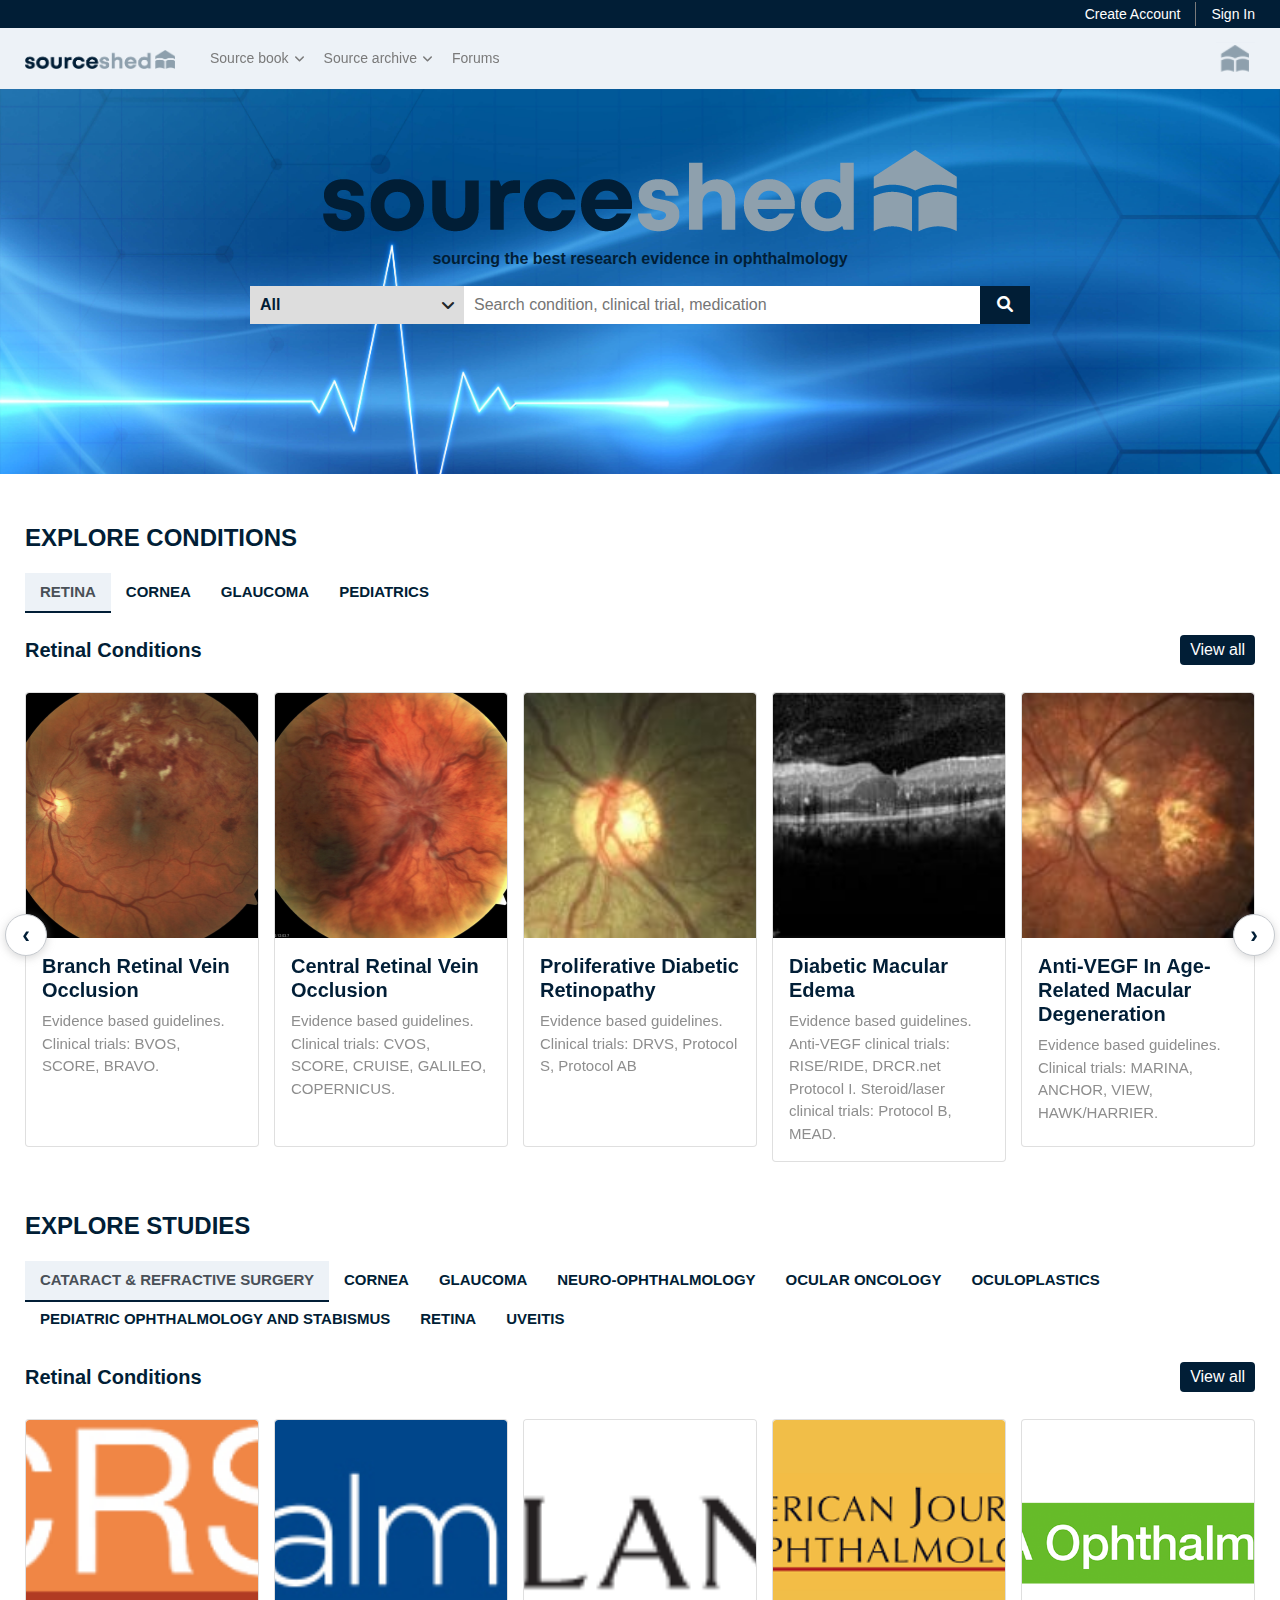
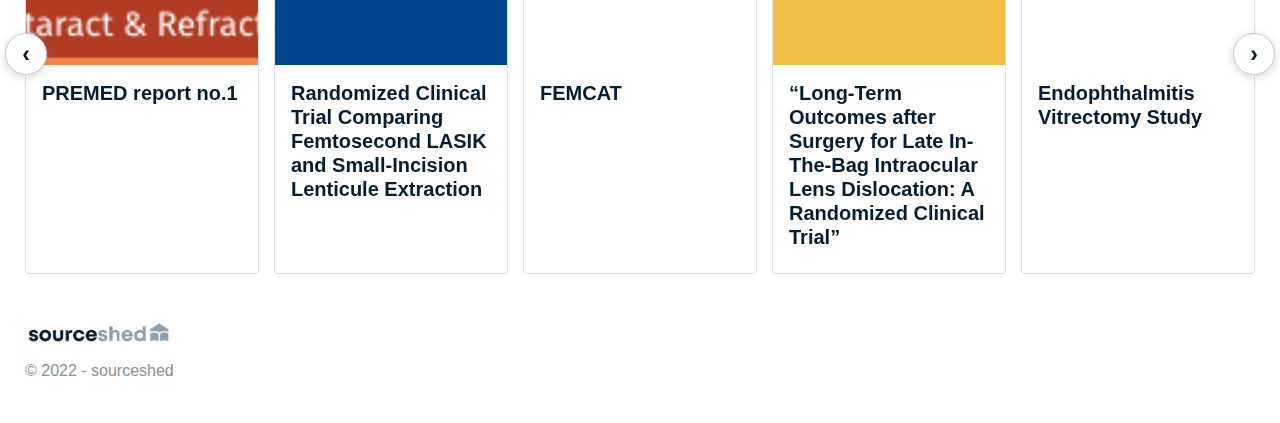
==== index.html @ ac79b12d "update home page" ====
<!doctype html>
<html class="no-js" lang="en">

<head>
    <meta charset="utf-8">
    <meta http-equiv="x-ua-compatible" content="ie=edge">
    <title>Sourceshed</title>
    <meta name="description" content="">
    <meta name="viewport" content="width=device-width, initial-scale=1">

    <!-- Place favicon.ico in the root directory -->
    <link rel="shortcut icon" type="image/x-icon" href="assets/img/favicon.ico.png">

    <!-- CSS here -->
    <link rel="stylesheet" href="./assets/css/fontawesome-v6.min.css">
    <link rel="stylesheet" href="./assets/css/bootstrap-v5.0.2.min.css">
    <link rel="stylesheet" href="./assets/css/owl.carousel-v2.3.4.min.css">
    <link rel="stylesheet" href="./assets/css/owl.theme.default-v2.3.4.min.css">
    <link rel="stylesheet" href="./assets/css/style.css">
</head>

<body>
    <!--[if lte IE 9]>
            <p class="browserupgrade">You are using an <strong>outdated</strong> browser. Please <a href="https://browsehappy.com/">upgrade your browser</a> to improve your experience and security.</p>
        <![endif]-->

    <!-- Add your site or application content here -->
    <!-- start haeder -->
    <header class="header">
        <div class="header-top dark-blue-bg">
            <div class="container">
                <div class="row">
                    <div class="col-md-12">
                        <ul class="header-auth d-flex justify-content-end">
                            <li>
                                <a href="#" class="account text-white">Create Account</a>
                            </li>
                            <li>
                                <a href="#" class="signin text-white">Sign In</a>
                            </li>
                        </ul>
                    </div>
                </div>
            </div>
        </div>
        <div class="header-nav light-gray-bg-4 py-md-0 py-2">
            <div class="container">
                <div class="header-nav__container d-flex flex-wrap align-items-center justify-content-between">
                    <div class="header-nav__bar d-md-none d-block">
                        <i class="fa-solid fa-bars-staggered text-light-gray"></i>
                    </div>
                    <div class="header-nav__logo">
                        <a href="#">
                            <img src="./assets/img/banner-logo.png" alt="Sourceshed Logo" class="img-fluid">
                        </a>
                    </div>
                    <div class="header-nav__menu d-md-block d-none">
                        <ul class="d-flex flex-wrap">
                            <li class="topmenu">
                                <a href="#">Source book</a>
                                <ul class="submenu">
                                    <li class="topsubmenu">
                                        <a href="#">Retina</a>
                                        <ul class="submenu">
                                            <li>
                                                <p>Retinal vascular diseases</p>
                                                <div class="disease">
                                                    <p>Retinal vein occlusions</p>
                                                    <a href="retina-brvo.html">Branch Retinal Vein Occlusion</a>
                                                    <a href="#">Central Retinal Vein Occlusion</a>
                                                </div>
                                                <div class="disease">
                                                    <p>Diabetic Retinopathy</p>
                                                    <a href="#">Diabetic Macular Edema</a>
                                                    <a href="#">Proliferative Diabetic Retinopathy</a>
                                                    <a href="#">Vitreous haemorrhage</a>
                                                    <a href="#">Cataract surgery</a>
                                                </div>
                                            </li>
                                            <li>
                                                <p>Choroidal vascular diseases</p>
                                                <div class="disease">
                                                    <p>Age-related Macular Degeneration</p>
                                                    <a href="#">Anti-VEGF treatment</a>
                                                    <a href="#">Photodynamic therapy </a>
                                                    <a href="#">Laser treatment </a>
                                                    <a href="#">Polypoidal Choroidal Vasculopathy</a>
                                                </div>
                                                <div class="disease">
                                                    <p><a href="#">Myopic Choroidal Neovascularization</a></p>
                                                    <p><a href="#">Central Serous Chorioretinopathy</a></p>
                                                </div>
                                            </li>
                                            <li>
                                                <p>Surgical retinal conditions</p>
                                                <div class="disease">
                                                    <p><a href="#">Macular Hole</a></p>
                                                </div>
                                            </li>
                                            <li>
                                                <p>Miscellaneous retinal conditions</p>
                                                <div class="disease">
                                                    <p><a href="#">Optic disc pit</a></p>
                                                </div>
                                            </li>
                                        </ul>
                                    </li>
                                    <li class="topsubmenu">
                                        <a href="#">Glaucoma</a>
                                        <ul class="submenu">
                                            <li>
                                                <p>Types of glaucomas</p>
                                                <div class="disease">
                                                    <p>Open Angle Glaucoma</p>
                                                    <a href="#">Primary Open Angle Glaucoma</a>
                                                    <a href="#">Ocular Hypertension</a>
                                                    <a href="#">Normal Tension Glaucoma</a>
                                                </div>
                                                <div class="disease">
                                                    <p><a href="#">Primary Angle closure and Primary Angle closure Glaucoma</a></p>
                                                </div>
                                                <div class="disease">
                                                    <p>Secondary Glaucomas</p>
                                                    <a href="#">Pseudoexfoliation Glaucoma</a>
                                                    <a href="#">Pigment dispersion syndrome and pigmentary glaucoma</a>
                                                    <a href="#">Neovascular glaucoma</a>
                                                    <a href="#">Uveitic glaucoma</a>
                                                    <div class="subdesease">
                                                        <p>Glaucoma associated with surgery</p>
                                                        <a href="#">Aqueous misdirection syndrome</a>
                                                    </div>
                                                </div>
                                            </li>
                                            <li>
                                                <p>Management of glaucoma</p>
                                                <div class="disease">
                                                    <p><a href="#">Medical treatment</a></p>
                                                    <div class="subdesease">
                                                        <a href="#">Netarsudil</a>
                                                        <a href="#">Netarsudil/latanoprost</a>
                                                        <a href="#">Latanoprost bunod</a>
                                                        <a href="#">Bimatoprost implant </a>
                                                    </div>
                                                </div>
                                                <div class="disease">
                                                    <p><a href="#">Laser treatment</a></p>
                                                    <div class="subdesease">
                                                        <a href="#">Selective laser trabeculoplasty</a>
                                                        <a href="#">Argon laser iridoplasty</a>
                                                    </div>
                                                </div>
                                                <div class="disease">
                                                    <p>Microinvasive Glaucoma Surgery</p>
                                                    <div class="subdesease">
                                                        <a href="#">iStent</a>
                                                        <a href="#">Hydrus</a>
                                                        <a href="#">XEN</a>
                                                        <a href="#">Preserflo</a>
                                                    </div>
                                                </div>
                                                <div class="disease">
                                                    <p><a href="#">Surgical treatment</a></p>
                                                    <div class="subdesease">
                                                        <p>Complications</p>
                                                        <a href="#">Bleb-associated infections</a>
                                                    </div>
                                                </div>
                                            </li>
                                        </ul>
                                    </li>
                                    <li class="topsubmenu">
                                        <a href="#">Cornea</a>
                                        <ul class="submenu">
                                            <li>
                                                <p>Corneal dystrophies and ectasia</p>
                                                <div class="disease">
                                                    <p><a href="#">Keratoconus</a></p>
                                                </div>
                                            </li>
                                            <li>
                                                <p>Corneal infections</p>
                                                <div class="disease">
                                                    <p><a href="#">Bacterial keratitis</a></p>
                                                    <p><a href="#">Fungal keratitis</a></p>
                                                    <p><a href="#">Herpes Simplex keratitis</a></p>
                                                    <p><a href="#">Herpes Zoster keratitis</a></p>
                                                </div>
                                            </li>
                                            <li>
                                                <p>Other Corneal disorders</p>
                                                <div class="disease">
                                                    <p><a href="#">Dry Eye Disease</a></p>
                                                    <p><a href="#">Neurotrophic Keratopathy</a></p>
                                                </div>
                                            </li>
                                            <li>
                                                <p>IConjunctival disorders</p>
                                                <div class="disease">
                                                    <p><a href="#">Pterygium</a></p>
                                                </div>
                                            </li>
                                        </ul>
                                    </li>
                                    <li class="topsubmenu">
                                        <a href="#">Pediatric and Strabismus</a>
                                        <ul class="submenu">
                                            <li>
                                                <div class="disease">
                                                    <p><a href="#">Amblyopia</a></p>
                                                    <p><a href="#">Congenital cataract</a></p>
                                                    <p><a href="#">Infantile Esotropia</a></p>
                                                </div>
                                            </li>
                                        </ul>
                                    </li>
                                </ul>
                            </li>
                            <li class="topmenu">
                                <a href="#">Source archive</a>
                                <ul class="submenu">
                                    <li><a href="#">Source archive central</a></li>
                                    <li><a href="#">Cataract and refractive surgery</a></li>
                                    <li><a href="#">Cornea</a></li>
                                    <li><a href="glaucoma-source-archive.html">Glaucoma</a></li>
                                    <li><a href="#">Neuro-ophthalmology</a></li>
                                    <li><a href="#">Ocular oncology</a></li>
                                    <li><a href="#">Oculoplastics</a></li>
                                    <li><a href="#">Pediatric ophthalmology and Stabismus</a></li>
                                    <li><a href="#">Retina</a></li>
                                    <li><a href="#">Uveitis</a></li>
                                </ul>
                            </li>
                            <li><a href="#">Forums</a></li>
                        </ul>
                    </div>
                    <div class="header-nav__brand-logo d-md-block d-none">
                        <img src="./assets/img/brand-logo.PNG" alt="Sourceshed Logo">
                    </div>
                </div>
            </div>
        </div>
        <!-- mobile menu -->
        <div class="drawer-nav bg-white">
            <div class="drawer-nav__logo d-flex justify-content-between">
                <a href="#" class="d-block">
                    <img src="./assets/img/drawer-meno-log.png" alt="Sourceshed" class="img-fluid">
                </a>
                <div class="menu-close">
                    <i class="fa-solid fa-xmark"></i>
                </div>
            </div>
            <div class="drawer-menu">
                <ul>
                    <li class="drawer-topmenu">
                        <a href="#">Source book</a>
                        <ul>
                            <li class="drawer-topmenu">
                                <a href="#">Retina</a>
                                <ul>
                                    <li>
                                        <p>Retinal vascular diseases</p>
                                        <div class="disease">
                                            <p>Retinal vein occlusions</p>
                                            <a href="retina-brvo.html">Branch Retinal Vein Occlusion</a>
                                            <a href="#">Central Retinal Vein Occlusion</a>
                                        </div>
                                        <div class="disease">
                                            <p>Diabetic Retinopathy</p>
                                            <a href="#">Diabetic Macular Edema</a>
                                            <a href="#">Proliferative Diabetic Retinopathy</a>
                                            <a href="#">Vitreous haemorrhage</a>
                                            <a href="#">Cataract surgery</a>
                                        </div>
                                    </li>
                                    <li>
                                        <p>Choroidal vascular diseases</p>
                                        <div class="disease">
                                            <p>Age-related Macular Degeneration</p>
                                            <a href="#">Anti-VEGF treatment</a>
                                            <a href="#">Photodynamic therapy </a>
                                            <a href="#">Laser treatment </a>
                                            <a href="#">Polypoidal Choroidal Vasculopathy</a>
                                        </div>
                                        <div class="disease">
                                            <p><a href="#">Myopic Choroidal Neovascularization</a></p>
                                            <p><a href="#">Central Serous Chorioretinopathy</a></p>
                                        </div>
                                    </li>
                                    <li>
                                        <p>Surgical retinal conditions</p>
                                        <div class="disease">
                                            <p><a href="#">Macular Hole</a></p>
                                        </div>
                                    </li>
                                    <li>
                                        <p>Miscellaneous retinal conditions</p>
                                        <div class="disease">
                                            <p><a href="#">Optic disc pit</a></p>
                                        </div>
                                    </li>
                                </ul>
                            </li>
                            <li class="drawer-topmenu">
                                <a href="#">Glucoma</a>
                                <ul>
                                    <li>
                                        <p>Types of glaucomas</p>
                                        <div class="disease">
                                            <p>Open Angle Glaucoma</p>
                                            <a href="#">Primary Open Angle Glaucoma</a>
                                            <a href="#">Ocular Hypertension</a>
                                            <a href="#">Normal Tension Glaucoma</a>
                                        </div>
                                        <div class="disease">
                                            <p><a href="#">Primary Angle closure and Primary Angle closure Glaucoma</a></p>
                                        </div>
                                        <div class="disease">
                                            <p>Secondary Glaucomas</p>
                                            <a href="#">Pseudoexfoliation Glaucoma</a>
                                            <a href="#">Pigment dispersion syndrome and pigmentary glaucoma</a>
                                            <a href="#">Neovascular glaucoma</a>
                                            <a href="#">Uveitic glaucoma</a>
                                            <div class="subdesease">
                                                <p>Glaucoma associated with surgery</p>
                                                <a href="#">Aqueous misdirection syndrome</a>
                                            </div>
                                        </div>
                                    </li>
                                    <li>
                                        <p>Management of glaucoma</p>
                                        <div class="disease">
                                            <p><a href="#">Medical treatment</a></p>
                                            <div class="subdesease">
                                                <a href="#">Netarsudil</a>
                                                <a href="#">Netarsudil/latanoprost</a>
                                                <a href="#">Latanoprost bunod</a>
                                                <a href="#">Bimatoprost implant </a>
                                            </div>
                                        </div>
                                        <div class="disease">
                                            <p><a href="#">Laser treatment</a></p>
                                            <div class="subdesease">
                                                <a href="#">Selective laser trabeculoplasty</a>
                                                <a href="#">Argon laser iridoplasty</a>
                                            </div>
                                        </div>
                                        <div class="disease">
                                            <p>Microinvasive Glaucoma Surgery</p>
                                            <div class="subdesease">
                                                <a href="#">iStent</a>
                                                <a href="#">Hydrus</a>
                                                <a href="#">XEN</a>
                                                <a href="#">Preserflo</a>
                                            </div>
                                        </div>
                                        <div class="disease">
                                            <p><a href="#">Surgical treatment</a></p>
                                            <div class="subdesease">
                                                <p>Complications</p>
                                                <a href="#">Bleb-associated infections</a>
                                            </div>
                                        </div>
                                    </li>
                                </ul>
                            </li>
                            <li class="drawer-topmenu">
                                <a href="#">Cornea</a>
                                <ul>
                                    <li>
                                        <p>Corneal dystrophies and ectasia</p>
                                        <div class="disease">
                                            <p><a href="#">Keratoconus</a></p>
                                        </div>
                                    </li>
                                    <li>
                                        <p>Corneal infections</p>
                                        <div class="disease">
                                            <p><a href="#">Bacterial keratitis</a></p>
                                            <p><a href="#">Fungal keratitis</a></p>
                                            <p><a href="#">Herpes Simplex keratitis</a></p>
                                            <p><a href="#">Herpes Zoster keratitis</a></p>
                                        </div>
                                    </li>
                                    <li>
                                        <p>Other Corneal disorders</p>
                                        <div class="disease">
                                            <p><a href="#">Dry Eye Disease</a></p>
                                            <p><a href="#">Neurotrophic Keratopathy</a></p>
                                        </div>
                                    </li>
                                    <li>
                                        <p>Conjunctival disorders</p>
                                        <div class="disease">
                                            <p><a href="#">Pterygium</a></p>
                                        </div>
                                    </li>
                                </ul>
                            </li>
                            <li class="drawer-topmenu">
                                <a href="#">Pediatric and Strabismus</a>
                                <ul>
                                    <li>
                                        <div class="disease">
                                            <p><a href="#">Amblyopia</a></p>
                                            <p><a href="#">Congenital cataract</a></p>
                                            <p><a href="#">Infantile Esotropia</a></p>
                                        </div>
                                    </li>
                                </ul>
                            </li>
                        </ul>
                    </li>
                    <li class="drawer-topmenu">
                        <a href="#">Source archive</a>
                        <ul>
                            <li><a href="#">Source archive central</a></li>
                            <li><a href="#">Cataract and refractive surgery</a></li>
                            <li><a href="#">Cornea</a></li>
                            <li><a href="#">Glaucoma</a></li>
                            <li><a href="#">Neuro-ophthalmology</a></li>
                            <li><a href="#">Ocular oncology</a></li>
                            <li><a href="#">Oculoplastics</a></li>
                            <li><a href="#">Pediatric ophthalmology and Stabismus</a></li>
                            <li><a href="#">Retina</a></li>
                            <li><a href="#">Uveitis</a></li>
                        </ul>
                    </li>
                    <li><a href="#">Forums</a></li>
                </ul>
            </div>
        </div>
    </header> <!-- end haeder -->
    <!-- start banner -->
    <section class="banner bg banner-bg">
        <div class="container">
            <div class="row">
                <div class="banner-box col-sm-12 text-center">
                    <div class="banner__logo">
                        <img src="./assets/img/banner-logo.png" alt="Sourceshed" class="img-fluid">
                        <p class="banner__tag text-dark-blue font-semi-bold">sourcing the best research evidence in ophthalmology</p>
                    </div>
                    <div class="banner__search">
                        <form action="" class="search-from d-flex justify-content-center">
                            <div class="select-arrow">
                                <select class="search-select">
                                    <option selected>All</option>
                                    <option value="Conditions (source book)">Conditions (source book)</option>
                                    <option value="Studies (source archive)">Studies (source archive)</option>
                                    <option value="Forum">Forum</option>
                                </select>
                            </div>
                            <input type="text" class="search-input" autocomplete="off" placeholder="Search condition, clinical trial, medication">
                            <button type="submit" class="search-submit dark-blue-bg text-white"><i class="fas fa-search"></i></button>
                        </form>
                    </div>
                </div>
            </div>
        </div>
    </section><!-- end banner -->
    <!-- start source book -->
    <section class="sourcebook">
        <div class="container">
            <div class="row">
                <div class="col-md-12">
                    <h1 class="section-title text-uppercase text-dark-blue font-bold text-xll">Explore Conditions</h1>
                </div>
            </div>
            <div class="row">
                <div class="col-md-12">
                    <div class="sourcebook-tab">
                        <nav>
                            <div class="nav nav-tabs border-0" id="nav-tab" role="tablist">
                              <button class="nav-link active text-uppercase text-dark-blue font-bold" id="retina-tab" data-bs-toggle="tab" data-bs-target="#retina" type="button" role="tab" aria-controls="retina" aria-selected="true">Retina</button>
                              <button class="nav-link text-uppercase text-dark-blue font-bold" id="cornea-tab" data-bs-toggle="tab" data-bs-target="#cornea" type="button" role="tab" aria-controls="cornea" aria-selected="false">Cornea</button>
                              <button class="nav-link text-uppercase text-dark-blue font-bold" id="glucoma-tab" data-bs-toggle="tab" data-bs-target="#glucoma" type="button" role="tab" aria-controls="glucoma" aria-selected="false">Glaucoma</button>
                              <button class="nav-link text-uppercase text-dark-blue font-bold" id="pediatric-tab" data-bs-toggle="tab" data-bs-target="#pediatric" type="button" role="tab" aria-controls="pediatric" aria-selected="false">Pediatrics</button>
                            </div>
                        </nav>
                        <div class="subtitle d-flex justify-content-between align-items-center mt-4">
                            <div class="subtitle-wrapper">
                                <h2 class="text-dark-blue text-xl mb-0 font-bold active" subtitle-labelledby="retina-tab">Retinal Conditions</h2>
                                <h2 class="text-dark-blue text-xl mb-0 font-bold" subtitle-labelledby="cornea-tab">Corneal and external eye diseases</h2>
                                <h2 class="text-dark-blue text-xl mb-0 font-bold" subtitle-labelledby="glucoma-tab">Glucomia</h2>
                                <h2 class="text-dark-blue text-xl mb-0 font-bold" subtitle-labelledby="pediatric-tab">Pediatric Ophthalmology and Strabismus</h2>
                            </div>
                            <a href="#" class="tab-viewall text-light-blue font-medium">View all</a>
                        </div>
                        <div class="tab-content" id="nav-tabContent">
                            <div class="tab-pane fade show active" id="retina" role="tabpanel" aria-labelledby="retina-tab">
                                <div class="sourcebook-active owl-carousel">
                                    <div class="sourcecard-wrapper">
                                            <div class="card sourcebook-card">
                                                <div class="card-img-box">
                                                    <img src="./assets//img/BRVO-1-1.jpg" class="card-img-top img-fluid" alt="BRVO">
                                                </div>
                                                <div class="card-body">
                                                  <h5 class="card-title text-dark-blue font-bold"><a href="#" class="d-block">Branch Retinal Vein Occlusion</a></h5>
                                                  <p class="card-text text-light-gray">Evidence based guidelines. Clinical trials: BVOS, SCORE, BRAVO.</p>
                                                </div>
                                            </div>
                                    </div>
                                    <div class="sourcecard-wrapper">
                                        <div class="card sourcebook-card">
                                            <div class="card-img-box">
                                                <img src="./assets//img/CRVO-1-1.jpg" class="card-img-top img-fluid" alt="CRVO">
                                            </div>
                                            <div class="card-body">
                                                <h5 class="card-title text-dark-blue font-bold">
                                                <a href="#" class="d-block">Central Retinal Vein Occlusion</a></h5>
                                                <p class="card-text text-light-gray">Evidence based guidelines. Clinical trials: CVOS, SCORE, CRUISE, GALILEO, COPERNICUS.</p>
                                            </div>
                                        </div>
                                    </div>
                                    <div class="sourcecard-wrapper">
                                            <div class="card sourcebook-card">
                                                <div class="card-img-box">
                                                    <img src="./assets//img/NVD-150x150.jpg" class="card-img-top img-fluid" alt="NVD">
                                                </div>
                                                <div class="card-body">
                                                  <h5 class="card-title text-dark-blue font-bold">
                                                    <a href="#" class="d-block">Proliferative Diabetic Retinopathy</a></h5>
                                                  <p class="card-text text-light-gray">Evidence based guidelines. Clinical trials: DRVS, Protocol S, Protocol AB</p>
                                                </div>
                                            </div>
                                    </div>
                                    <div class="sourcecard-wrapper">
                                            <div class="card sourcebook-card">
                                                <div class="card-img-box">
                                                    <img src="./assets//img/oct-of-DME-1-150x150.jpg" class="card-img-top img-fluid" alt="DME">
                                                </div>
                                                <div class="card-body">
                                                  <h5 class="card-title text-dark-blue font-bold">
                                                    <a href="#" class="d-block">Diabetic Macular Edema</a></h5>
                                                  <p class="card-text text-light-gray">Evidence based guidelines. Anti-VEGF clinical trials: RISE/RIDE, DRCR.net Protocol I. Steroid/laser clinical trials: Protocol B, MEAD.</p>
                                                </div>
                                            </div>
                                    </div>
                                    <div class="sourcecard-wrapper">
                                            <div class="card sourcebook-card">
                                                <div class="card-img-box">
                                                    <img src="./assets//img/GA-in-AMD-2-150x150.jpg" class="card-img-top img-fluid" alt="AMD">
                                                </div>
                                                <div class="card-body">
                                                  <h5 class="card-title text-dark-blue font-bold">
                                                    <a href="#" class="d-block">Anti-VEGF In Age-Related Macular Degeneration</a></h5>
                                                  <p class="card-text text-light-gray">Evidence based guidelines. Clinical trials: MARINA, ANCHOR, VIEW, HAWK/HARRIER.</p>
                                                </div>
                                            </div>
                                    </div>
                                    <div class="sourcecard-wrapper">
                                            <div class="card sourcebook-card">
                                                <div class="card-img-box">
                                                    <img src="./assets//img/CSCR-PED-on-OCT-150x150.jpg" class="card-img-top img-fluid" alt="CSCR">
                                                </div>
                                                <div class="card-body">
                                                  <h5 class="card-title text-dark-blue font-bold">
                                                    <a href="#" class="d-block">Central Serous Chorioretinopathy</a></h5>
                                                  <p class="card-text text-light-gray">Latest research evidence. Clinical trials: VICI, PLACE/REPLACE.</p>
                                                </div>
                                            </div>
                                    </div>
                                </div>
                            </div>
                            <div class="tab-pane fade" id="cornea" role="tabpanel" aria-labelledby="cornea-tab">
                                <div class="sourcebook-active owl-carousel">
                                    <div class="sourcecard-wrapper">
                                            <div class="card sourcebook-card">
                                                <div class="card-img-box">
                                                    <img src="./assets//img/dry-eye-fluorescein.png" class="card-img-top img-fluid" alt="dry-eye-fluorescein">
                                                </div>
                                                <div class="card-body">
                                                  <h5 class="card-title text-dark-blue font-bold">
                                                    <a href="#" class="d-block">Dry Eye Disease</a></h5>
                                                  <p class="card-text text-light-gray">Latest research evidence. Cyclosporine 0.05%, Lifetegrast 5%, Loteprednol Etabonate 0.25%. Clinical trials: DREAM, OPUS studies.</p>
                                                </div>
                                            </div>
                                    </div>
                                    <div class="sourcecard-wrapper">
                                            <div class="card sourcebook-card">
                                                <div class="card-img-box">
                                                    <img src="./assets//img/bacterial-keratitis.png" class="card-img-top img-fluid" alt="bacterial-keratitis">
                                                </div>
                                                <div class="card-body">
                                                  <h5 class="card-title text-dark-blue font-bold">
                                                    <a href="#" class="d-block">Bacterial Keratitis</a></h5>
                                                  <p class="card-text text-light-gray">Evidence based guidelines. Landmark clinical trial: SCUT</p>
                                                </div>
                                            </div>
                                    </div>
                                    <div class="sourcecard-wrapper">
                                            <div class="card sourcebook-card">
                                                <div class="card-img-box">
                                                    <img src="./assets//img/viral-keratitis-150x150.webp" class="card-img-top img-fluid" alt="viral-keratitis">
                                                </div>
                                                <div class="card-body">
                                                  <h5 class="card-title text-dark-blue font-bold">
                                                    <a href="#" class="d-block">Herpes Simplex Keratitis</a></h5>
                                                  <p class="card-text text-light-gray">Evidence based guidelines. Landmark clinical trials: HEDS I and HEDS II.</p>
                                                </div>
                                            </div>
                                    </div>
                                </div>
                            </div>
                            <div class="tab-pane fade" id="glucoma" role="tabpanel" aria-labelledby="glucoma-tab">
                                <div class="sourcebook-active owl-carousel">
                                    <div class="sourcecard-wrapper">
                                            <div class="card sourcebook-card">
                                                <div class="card-img-box">
                                                    <img src="./assets//img/HVF-glaucoma-defect-150x150.webp" class="card-img-top img-fluid" alt="HVF-glaucoma-defect">
                                                </div>
                                                <div class="card-body">
                                                <h5 class="card-title text-dark-blue font-bold">
                                                    <a href="#" class="d-block">Primary Open Angle Glaucoma</a></h5>
                                                <p class="card-text text-light-gray">Treatment modalities. Clinical trials: OHTS, EMGTS, CIGTS, AGIS.</p>
                                                </div>
                                            </div>
                                    </div>
                                    <div class="sourcecard-wrapper">
                                            <div class="card sourcebook-card">
                                                <div class="card-img-box">
                                                    <img src="./assets//img/Picture1-150x150.webp" class="card-img-top img-fluid" alt="Normal Tension Glaucoma">
                                                </div>
                                                <div class="card-body">
                                                <h5 class="card-title text-dark-blue font-bold">
                                                    <a href="#" class="d-block">Normal Tension Glaucoma</a></h5>
                                                <p class="card-text text-light-gray">Evidence based guidelines. Clinical trials: CNTGS, LGTS.</p>
                                                </div>
                                            </div>
                                    </div>
                                    <div class="sourcecard-wrapper">
                                            <div class="card sourcebook-card">
                                                <div class="card-img-box">
                                                    <img src="./assets//img/istent-150x150.webp" class="card-img-top img-fluid" alt="HVF-glaucoma-defect">
                                                </div>
                                                <div class="card-body">
                                                <h5 class="card-title text-dark-blue font-bold">
                                                    <a href="#" class="d-block">Microinvasive Glaucoma Surgery</a></h5>
                                                <p class="card-text text-light-gray">Latest research evidence. Hydrus, iStent, XEN, Preserflo. Clinical trials: COMPARE, HORIZON.</p>
                                                </div>
                                            </div>
                                    </div>
                                </div>
                            </div>
                            <div class="tab-pane fade" id="pediatric" role="tabpanel" aria-labelledby="pediatric-tab">
                                <div class="sourcebook-active owl-carousel">
                                    <div class="sourcecard-wrapper">
                                            <div class="card sourcebook-card">
                                                <div class="card-img-box">
                                                    <img src="./assets//img/pediatric-snellen-chart-2-150x150.webp" class="card-img-top img-fluid" alt="HVF-glaucoma-defect">
                                                </div>
                                                <div class="card-body">
                                                <h5 class="card-title text-dark-blue font-bold">
                                                    <a href="#" class="d-block">Amblyopia</a></h5>
                                                <p class="card-text text-light-gray">Evidence based guidelines in binocular treatment, amblyopia, patching. PEDIG studies.</p>
                                                </div>
                                            </div>
                                    </div>
                                    <div class="sourcecard-wrapper">
                                            <div class="card sourcebook-card">
                                                <div class="card-img-box">
                                                    <img src="./assets//img/congenital-cat-150x150.webp" class="card-img-top img-fluid" alt="Congenital Cataract">
                                                </div>
                                                <div class="card-body">
                                                <h5 class="card-title text-dark-blue font-bold">
                                                    <a href="#" class="d-block">Congenital Cataract</a></h5>
                                                <p class="card-text text-light-gray">Evidence based guidelines. Clinical trials: IATS, TAPS.</p>
                                                </div>
                                            </div>
                                    </div>
                                    <div class="sourcecard-wrapper">
                                            <div class="card sourcebook-card">
                                                <div class="card-img-box">
                                                    <img src="./assets//img/esotropia-kid-in-glasses-150x150.webp" class="card-img-top img-fluid" alt="Infantile Esotropia">
                                                </div>
                                                <div class="card-body">
                                                <h5 class="card-title text-dark-blue font-bold">
                                                    <a href="#" class="d-block">Infantile Esotropia</a></h5>
                                                <p class="card-text text-light-gray">Evidence based guidelines. Clinical trials: CEOS, ELISS.</p>
                                                </div>
                                            </div>
                                    </div>
                                </div>
                            </div>
                        </div>
                    </div>
                </div>
            </div>
        </div>
    </section><!-- end source book -->
    <!-- start source archive -->
    <section class="sourcebook py-0">
        <div class="container">
            <div class="row">
                <div class="col-md-12">
                    <h1 class="section-title text-uppercase text-dark-blue font-bold text-xll">Explore Studies</h1>
                </div>
            </div>
            <div class="row">
                <div class="col-md-12">
                    <div class="studies-tab">
                        <nav>
                            <div class="nav nav-tabs border-0" id="nav-tab" role="tablist">
                              <button class="nav-link active text-uppercase text-dark-blue font-bold" id="cataract-studies-tab" data-bs-toggle="tab" data-bs-target="#cataract-studies" type="button" role="tab" aria-controls="cataract-studies" aria-selected="true">Cataract & Refractive Surgery</button>
                              <button class="nav-link text-uppercase text-dark-blue font-bold" id="cornea-studies-tab" data-bs-toggle="tab" data-bs-target="#cornea-studies" type="button" role="tab" aria-controls="cornea-studies" aria-selected="false">Cornea</button>
                              <button class="nav-link text-uppercase text-dark-blue font-bold" id="glaucoma-studies-tab" data-bs-toggle="tab" data-bs-target="#glaucoma-studies" type="button" role="tab" aria-controls="glaucoma-studies" aria-selected="false">Glaucoma</button>
                              <button class="nav-link text-uppercase text-dark-blue font-bold" id="neuro-stdies-tab" data-bs-toggle="tab" data-bs-target="#neuro-stdies" type="button" role="tab" aria-controls="neuro-stdies" aria-selected="false">Neuro-ophthalmology</button>
                              <button class="nav-link text-uppercase text-dark-blue font-bold" id="oncology-studies-tab" data-bs-toggle="tab" data-bs-target="#oncology-studies" type="button" role="tab" aria-controls="oncology-studies" aria-selected="false">Ocular oncology</button>
                              <button class="nav-link text-uppercase text-dark-blue font-bold" id="ocp-studies-tab" data-bs-toggle="tab" data-bs-target="#ocp-studies" type="button" role="tab" aria-controls="ocp-studies" aria-selected="false">Oculoplastics</button>
                              <button class="nav-link text-uppercase text-dark-blue font-bold" id="pos-studies-tab" data-bs-toggle="tab" data-bs-target="#pos-studies" type="button" role="tab" aria-controls="pos-studies" aria-selected="false">Pediatric ophthalmology and Stabismus</button>
                              <button class="nav-link text-uppercase text-dark-blue font-bold" id="retina-studies-tab" data-bs-toggle="tab" data-bs-target="#retina-studies" type="button" role="tab" aria-controls="retina-studies" aria-selected="false">Retina</button>
                              <button class="nav-link text-uppercase text-dark-blue font-bold" id="uveitis-studies-tab" data-bs-toggle="tab" data-bs-target="#uveitis-studies" type="button" role="tab" aria-controls="uveitis-studies" aria-selected="false">Uveitis</button>
                            </div>
                        </nav>
                        <div class="subtitle d-flex justify-content-between align-items-center mt-4">
                            <div class="subtitle-wrapper">
                                <h2 class="text-dark-blue text-xl mb-0 font-bold active" subtitle-labelledby="retina-tab">Retinal Conditions</h2>
                            </div>
                            <a href="#" class="tab-viewall text-light-blue font-medium">View all</a>
                        </div>
                        <div class="tab-content" id="nav-tabContent">
                            <div class="tab-pane fade show active" id="cataract-studies" role="tabpanel" aria-labelledby="cataract-studies-tab">
                                <div class="studies-active owl-carousel">
                                    <div class="sourcecard-wrapper">
                                        <div class="card sourcebook-card">
                                            <div class="card-img-box">
                                                <img src="./assets/img/jcrs.png" class="card-img-top img-fluid" alt="">
                                            </div>
                                            <div class="card-body">
                                              <h5 class="card-title text-dark-blue font-bold"><a href="#" class="d-block">PREMED report no.1</a></h5>
                                            </div>
                                        </div>
                                    </div>
                                    <div class="sourcecard-wrapper">
                                        <div class="card sourcebook-card">
                                            <div class="card-img-box">
                                                <img src="./assets/img/ophthalmology logo.jpg" class="card-img-top img-fluid" alt="">
                                            </div>
                                            <div class="card-body">
                                              <h5 class="card-title text-dark-blue font-bold"><a href="#" class="d-block">Randomized Clinical Trial Comparing Femtosecond LASIK and Small-Incision Lenticule Extraction</a></h5>
                                            </div>
                                        </div>
                                    </div>
                                    <div class="sourcecard-wrapper">
                                        <div class="card sourcebook-card">
                                            <div class="card-img-box">
                                                <img src="./assets/img/lancet.png" class="card-img-top img-fluid" alt="">
                                            </div>
                                            <div class="card-body">
                                              <h5 class="card-title text-dark-blue font-bold"><a href="#" class="d-block">FEMCAT</a></h5>
                                            </div>
                                        </div>
                                    </div>
                                    <div class="sourcecard-wrapper">
                                        <div class="card sourcebook-card">
                                            <div class="card-img-box">
                                                <img src="./assets/img/AJO logo.png" class="card-img-top img-fluid" alt="">
                                            </div>
                                            <div class="card-body">
                                              <h5 class="card-title text-dark-blue font-bold"><a href="#" class="d-block">“Long-Term Outcomes after Surgery for Late In-The-Bag Intraocular Lens Dislocation: A Randomized Clinical Trial”</a></h5>
                                            </div>
                                        </div>
                                    </div>
                                    <div class="sourcecard-wrapper">
                                        <div class="card sourcebook-card">
                                            <div class="card-img-box">
                                                <img src="./assets/img/jama ophthalmology logo.png" class="card-img-top img-fluid" alt="">
                                            </div>
                                            <div class="card-body">
                                              <h5 class="card-title text-dark-blue font-bold"><a href="#" class="d-block">Endophthalmitis Vitrectomy Study</a></h5>
                                            </div>
                                        </div>
                                    </div>
                                    <div class="sourcecard-wrapper">
                                        <div class="card sourcebook-card">
                                            <div class="card-img-box">
                                                <img src="./assets/img/unsw.png" class="card-img-top img-fluid" alt="">
                                            </div>
                                            <div class="card-body">
                                              <h5 class="card-title text-dark-blue font-bold"><a href="#" class="d-block">European Society of Cataract & Refractive Surgeons (ESCRS) multicenter study</a></h5>
                                            </div>
                                        </div>
                                    </div>
                                </div>
                            </div>
                            <div class="tab-pane fade" id="cornea-studies" role="tabpanel" aria-labelledby="cornea-studies-tab">
                                <div class="studies-active owl-carousel">
                                    <div class="sourcecard-wrapper">
                                        <div class="card sourcebook-card">
                                            <div class="card-img-box">
                                                <img src="./assets/img/jcrs.png" class="card-img-top img-fluid" alt="">
                                            </div>
                                            <div class="card-body">
                                              <h5 class="card-title text-dark-blue font-bold"><a href="#" class="d-block">PREMED report no.1</a></h5>
                                            </div>
                                        </div>
                                    </div>
                                    <div class="sourcecard-wrapper">
                                        <div class="card sourcebook-card">
                                            <div class="card-img-box">
                                                <img src="./assets/img/ophthalmology logo.jpg" class="card-img-top img-fluid" alt="">
                                            </div>
                                            <div class="card-body">
                                              <h5 class="card-title text-dark-blue font-bold"><a href="#" class="d-block">Randomized Clinical Trial Comparing Femtosecond LASIK and Small-Incision Lenticule Extraction</a></h5>
                                            </div>
                                        </div>
                                    </div>
                                    <div class="sourcecard-wrapper">
                                        <div class="card sourcebook-card">
                                            <div class="card-img-box">
                                                <img src="./assets/img/lancet.png" class="card-img-top img-fluid" alt="">
                                            </div>
                                            <div class="card-body">
                                              <h5 class="card-title text-dark-blue font-bold"><a href="#" class="d-block">FEMCAT</a></h5>
                                            </div>
                                        </div>
                                    </div>
                                    <div class="sourcecard-wrapper">
                                        <div class="card sourcebook-card">
                                            <div class="card-img-box">
                                                <img src="./assets/img/AJO logo.png" class="card-img-top img-fluid" alt="">
                                            </div>
                                            <div class="card-body">
                                              <h5 class="card-title text-dark-blue font-bold"><a href="#" class="d-block">“Long-Term Outcomes after Surgery for Late In-The-Bag Intraocular Lens Dislocation: A Randomized Clinical Trial”</a></h5>
                                            </div>
                                        </div>
                                    </div>
                                    <div class="sourcecard-wrapper">
                                        <div class="card sourcebook-card">
                                            <div class="card-img-box">
                                                <img src="./assets/img/jama ophthalmology logo.png" class="card-img-top img-fluid" alt="">
                                            </div>
                                            <div class="card-body">
                                              <h5 class="card-title text-dark-blue font-bold"><a href="#" class="d-block">Endophthalmitis Vitrectomy Study</a></h5>
                                            </div>
                                        </div>
                                    </div>
                                    <div class="sourcecard-wrapper">
                                        <div class="card sourcebook-card">
                                            <div class="card-img-box">
                                                <img src="./assets/img/unsw.png" class="card-img-top img-fluid" alt="">
                                            </div>
                                            <div class="card-body">
                                              <h5 class="card-title text-dark-blue font-bold"><a href="#" class="d-block">European Society of Cataract & Refractive Surgeons (ESCRS) multicenter study</a></h5>
                                            </div>
                                        </div>
                                    </div>
                                </div>
                            </div>
                            <div class="tab-pane fade" id="glaucoma-studies" role="tabpanel" aria-labelledby="glaucoma-studies-tab">
                                <div class="studies-active owl-carousel">
                                    <div class="sourcecard-wrapper">
                                        <div class="card sourcebook-card">
                                            <div class="card-img-box">
                                                <img src="./assets/img/jcrs.png" class="card-img-top img-fluid" alt="">
                                            </div>
                                            <div class="card-body">
                                              <h5 class="card-title text-dark-blue font-bold"><a href="#" class="d-block">PREMED report no.1</a></h5>
                                            </div>
                                        </div>
                                    </div>
                                    <div class="sourcecard-wrapper">
                                        <div class="card sourcebook-card">
                                            <div class="card-img-box">
                                                <img src="./assets/img/ophthalmology logo.jpg" class="card-img-top img-fluid" alt="">
                                            </div>
                                            <div class="card-body">
                                              <h5 class="card-title text-dark-blue font-bold"><a href="#" class="d-block">Randomized Clinical Trial Comparing Femtosecond LASIK and Small-Incision Lenticule Extraction</a></h5>
                                            </div>
                                        </div>
                                    </div>
                                    <div class="sourcecard-wrapper">
                                        <div class="card sourcebook-card">
                                            <div class="card-img-box">
                                                <img src="./assets/img/lancet.png" class="card-img-top img-fluid" alt="">
                                            </div>
                                            <div class="card-body">
                                              <h5 class="card-title text-dark-blue font-bold"><a href="#" class="d-block">FEMCAT</a></h5>
                                            </div>
                                        </div>
                                    </div>
                                    <div class="sourcecard-wrapper">
                                        <div class="card sourcebook-card">
                                            <div class="card-img-box">
                                                <img src="./assets/img/AJO logo.png" class="card-img-top img-fluid" alt="">
                                            </div>
                                            <div class="card-body">
                                              <h5 class="card-title text-dark-blue font-bold"><a href="#" class="d-block">“Long-Term Outcomes after Surgery for Late In-The-Bag Intraocular Lens Dislocation: A Randomized Clinical Trial”</a></h5>
                                            </div>
                                        </div>
                                    </div>
                                    <div class="sourcecard-wrapper">
                                        <div class="card sourcebook-card">
                                            <div class="card-img-box">
                                                <img src="./assets/img/jama ophthalmology logo.png" class="card-img-top img-fluid" alt="">
                                            </div>
                                            <div class="card-body">
                                              <h5 class="card-title text-dark-blue font-bold"><a href="#" class="d-block">Endophthalmitis Vitrectomy Study</a></h5>
                                            </div>
                                        </div>
                                    </div>
                                    <div class="sourcecard-wrapper">
                                        <div class="card sourcebook-card">
                                            <div class="card-img-box">
                                                <img src="./assets/img/unsw.png" class="card-img-top img-fluid" alt="">
                                            </div>
                                            <div class="card-body">
                                              <h5 class="card-title text-dark-blue font-bold"><a href="#" class="d-block">European Society of Cataract & Refractive Surgeons (ESCRS) multicenter study</a></h5>
                                            </div>
                                        </div>
                                    </div>
                                </div>
                            </div>
                            <div class="tab-pane fade" id="neuro-studies" role="tabpanel" aria-labelledby="neuro-studies-tab">
                                <div class="studies-active owl-carousel">
                                    <div class="sourcecard-wrapper">
                                        <div class="card sourcebook-card">
                                            <div class="card-img-box">
                                                <img src="./assets/img/jcrs.png" class="card-img-top img-fluid" alt="">
                                            </div>
                                            <div class="card-body">
                                              <h5 class="card-title text-dark-blue font-bold"><a href="#" class="d-block">PREMED report no.1</a></h5>
                                            </div>
                                        </div>
                                    </div>
                                    <div class="sourcecard-wrapper">
                                        <div class="card sourcebook-card">
                                            <div class="card-img-box">
                                                <img src="./assets/img/ophthalmology logo.jpg" class="card-img-top img-fluid" alt="">
                                            </div>
                                            <div class="card-body">
                                              <h5 class="card-title text-dark-blue font-bold"><a href="#" class="d-block">Randomized Clinical Trial Comparing Femtosecond LASIK and Small-Incision Lenticule Extraction</a></h5>
                                            </div>
                                        </div>
                                    </div>
                                    <div class="sourcecard-wrapper">
                                        <div class="card sourcebook-card">
                                            <div class="card-img-box">
                                                <img src="./assets/img/lancet.png" class="card-img-top img-fluid" alt="">
                                            </div>
                                            <div class="card-body">
                                              <h5 class="card-title text-dark-blue font-bold"><a href="#" class="d-block">FEMCAT</a></h5>
                                            </div>
                                        </div>
                                    </div>
                                    <div class="sourcecard-wrapper">
                                        <div class="card sourcebook-card">
                                            <div class="card-img-box">
                                                <img src="./assets/img/AJO logo.png" class="card-img-top img-fluid" alt="">
                                            </div>
                                            <div class="card-body">
                                              <h5 class="card-title text-dark-blue font-bold"><a href="#" class="d-block">“Long-Term Outcomes after Surgery for Late In-The-Bag Intraocular Lens Dislocation: A Randomized Clinical Trial”</a></h5>
                                            </div>
                                        </div>
                                    </div>
                                    <div class="sourcecard-wrapper">
                                        <div class="card sourcebook-card">
                                            <div class="card-img-box">
                                                <img src="./assets/img/jama ophthalmology logo.png" class="card-img-top img-fluid" alt="">
                                            </div>
                                            <div class="card-body">
                                              <h5 class="card-title text-dark-blue font-bold"><a href="#" class="d-block">Endophthalmitis Vitrectomy Study</a></h5>
                                            </div>
                                        </div>
                                    </div>
                                    <div class="sourcecard-wrapper">
                                        <div class="card sourcebook-card">
                                            <div class="card-img-box">
                                                <img src="./assets/img/unsw.png" class="card-img-top img-fluid" alt="">
                                            </div>
                                            <div class="card-body">
                                              <h5 class="card-title text-dark-blue font-bold"><a href="#" class="d-block">European Society of Cataract & Refractive Surgeons (ESCRS) multicenter study</a></h5>
                                            </div>
                                        </div>
                                    </div>
                                </div>
                            </div>
                            <div class="tab-pane fade" id="oncology-studies" role="tabpanel" aria-labelledby="oncology-studies-tab">
                                <div class="studies-active owl-carousel">
                                    <div class="sourcecard-wrapper">
                                        <div class="card sourcebook-card">
                                            <div class="card-img-box">
                                                <img src="./assets/img/jcrs.png" class="card-img-top img-fluid" alt="">
                                            </div>
                                            <div class="card-body">
                                              <h5 class="card-title text-dark-blue font-bold"><a href="#" class="d-block">PREMED report no.1</a></h5>
                                            </div>
                                        </div>
                                    </div>
                                    <div class="sourcecard-wrapper">
                                        <div class="card sourcebook-card">
                                            <div class="card-img-box">
                                                <img src="./assets/img/ophthalmology logo.jpg" class="card-img-top img-fluid" alt="">
                                            </div>
                                            <div class="card-body">
                                              <h5 class="card-title text-dark-blue font-bold"><a href="#" class="d-block">Randomized Clinical Trial Comparing Femtosecond LASIK and Small-Incision Lenticule Extraction</a></h5>
                                            </div>
                                        </div>
                                    </div>
                                    <div class="sourcecard-wrapper">
                                        <div class="card sourcebook-card">
                                            <div class="card-img-box">
                                                <img src="./assets/img/lancet.png" class="card-img-top img-fluid" alt="">
                                            </div>
                                            <div class="card-body">
                                              <h5 class="card-title text-dark-blue font-bold"><a href="#" class="d-block">FEMCAT</a></h5>
                                            </div>
                                        </div>
                                    </div>
                                    <div class="sourcecard-wrapper">
                                        <div class="card sourcebook-card">
                                            <div class="card-img-box">
                                                <img src="./assets/img/AJO logo.png" class="card-img-top img-fluid" alt="">
                                            </div>
                                            <div class="card-body">
                                              <h5 class="card-title text-dark-blue font-bold"><a href="#" class="d-block">“Long-Term Outcomes after Surgery for Late In-The-Bag Intraocular Lens Dislocation: A Randomized Clinical Trial”</a></h5>
                                            </div>
                                        </div>
                                    </div>
                                    <div class="sourcecard-wrapper">
                                        <div class="card sourcebook-card">
                                            <div class="card-img-box">
                                                <img src="./assets/img/jama ophthalmology logo.png" class="card-img-top img-fluid" alt="">
                                            </div>
                                            <div class="card-body">
                                              <h5 class="card-title text-dark-blue font-bold"><a href="#" class="d-block">Endophthalmitis Vitrectomy Study</a></h5>
                                            </div>
                                        </div>
                                    </div>
                                    <div class="sourcecard-wrapper">
                                        <div class="card sourcebook-card">
                                            <div class="card-img-box">
                                                <img src="./assets/img/unsw.png" class="card-img-top img-fluid" alt="">
                                            </div>
                                            <div class="card-body">
                                              <h5 class="card-title text-dark-blue font-bold"><a href="#" class="d-block">European Society of Cataract & Refractive Surgeons (ESCRS) multicenter study</a></h5>
                                            </div>
                                        </div>
                                    </div>
                                </div>
                            </div>
                            <div class="tab-pane fade" id="ocp-studies" role="tabpanel" aria-labelledby="ocp-studies-tab">
                                <div class="studies-active owl-carousel">
                                    <div class="sourcecard-wrapper">
                                        <div class="card sourcebook-card">
                                            <div class="card-img-box">
                                                <img src="./assets/img/jcrs.png" class="card-img-top img-fluid" alt="">
                                            </div>
                                            <div class="card-body">
                                              <h5 class="card-title text-dark-blue font-bold"><a href="#" class="d-block">PREMED report no.1</a></h5>
                                            </div>
                                        </div>
                                    </div>
                                    <div class="sourcecard-wrapper">
                                        <div class="card sourcebook-card">
                                            <div class="card-img-box">
                                                <img src="./assets/img/ophthalmology logo.jpg" class="card-img-top img-fluid" alt="">
                                            </div>
                                            <div class="card-body">
                                              <h5 class="card-title text-dark-blue font-bold"><a href="#" class="d-block">Randomized Clinical Trial Comparing Femtosecond LASIK and Small-Incision Lenticule Extraction</a></h5>
                                            </div>
                                        </div>
                                    </div>
                                    <div class="sourcecard-wrapper">
                                        <div class="card sourcebook-card">
                                            <div class="card-img-box">
                                                <img src="./assets/img/lancet.png" class="card-img-top img-fluid" alt="">
                                            </div>
                                            <div class="card-body">
                                              <h5 class="card-title text-dark-blue font-bold"><a href="#" class="d-block">FEMCAT</a></h5>
                                            </div>
                                        </div>
                                    </div>
                                    <div class="sourcecard-wrapper">
                                        <div class="card sourcebook-card">
                                            <div class="card-img-box">
                                                <img src="./assets/img/AJO logo.png" class="card-img-top img-fluid" alt="">
                                            </div>
                                            <div class="card-body">
                                              <h5 class="card-title text-dark-blue font-bold"><a href="#" class="d-block">“Long-Term Outcomes after Surgery for Late In-The-Bag Intraocular Lens Dislocation: A Randomized Clinical Trial”</a></h5>
                                            </div>
                                        </div>
                                    </div>
                                    <div class="sourcecard-wrapper">
                                        <div class="card sourcebook-card">
                                            <div class="card-img-box">
                                                <img src="./assets/img/jama ophthalmology logo.png" class="card-img-top img-fluid" alt="">
                                            </div>
                                            <div class="card-body">
                                              <h5 class="card-title text-dark-blue font-bold"><a href="#" class="d-block">Endophthalmitis Vitrectomy Study</a></h5>
                                            </div>
                                        </div>
                                    </div>
                                    <div class="sourcecard-wrapper">
                                        <div class="card sourcebook-card">
                                            <div class="card-img-box">
                                                <img src="./assets/img/unsw.png" class="card-img-top img-fluid" alt="">
                                            </div>
                                            <div class="card-body">
                                              <h5 class="card-title text-dark-blue font-bold"><a href="#" class="d-block">European Society of Cataract & Refractive Surgeons (ESCRS) multicenter study</a></h5>
                                            </div>
                                        </div>
                                    </div>
                                </div>
                            </div>
                            <div class="tab-pane fade" id="pos-studies" role="tabpanel" aria-labelledby="pos-studies-tab">
                                <div class="studies-active owl-carousel">
                                    <div class="sourcecard-wrapper">
                                        <div class="card sourcebook-card">
                                            <div class="card-img-box">
                                                <img src="./assets/img/jcrs.png" class="card-img-top img-fluid" alt="">
                                            </div>
                                            <div class="card-body">
                                              <h5 class="card-title text-dark-blue font-bold"><a href="#" class="d-block">PREMED report no.1</a></h5>
                                            </div>
                                        </div>
                                    </div>
                                    <div class="sourcecard-wrapper">
                                        <div class="card sourcebook-card">
                                            <div class="card-img-box">
                                                <img src="./assets/img/ophthalmology logo.jpg" class="card-img-top img-fluid" alt="">
                                            </div>
                                            <div class="card-body">
                                              <h5 class="card-title text-dark-blue font-bold"><a href="#" class="d-block">Randomized Clinical Trial Comparing Femtosecond LASIK and Small-Incision Lenticule Extraction</a></h5>
                                            </div>
                                        </div>
                                    </div>
                                    <div class="sourcecard-wrapper">
                                        <div class="card sourcebook-card">
                                            <div class="card-img-box">
                                                <img src="./assets/img/lancet.png" class="card-img-top img-fluid" alt="">
                                            </div>
                                            <div class="card-body">
                                              <h5 class="card-title text-dark-blue font-bold"><a href="#" class="d-block">FEMCAT</a></h5>
                                            </div>
                                        </div>
                                    </div>
                                    <div class="sourcecard-wrapper">
                                        <div class="card sourcebook-card">
                                            <div class="card-img-box">
                                                <img src="./assets/img/AJO logo.png" class="card-img-top img-fluid" alt="">
                                            </div>
                                            <div class="card-body">
                                              <h5 class="card-title text-dark-blue font-bold"><a href="#" class="d-block">“Long-Term Outcomes after Surgery for Late In-The-Bag Intraocular Lens Dislocation: A Randomized Clinical Trial”</a></h5>
                                            </div>
                                        </div>
                                    </div>
                                    <div class="sourcecard-wrapper">
                                        <div class="card sourcebook-card">
                                            <div class="card-img-box">
                                                <img src="./assets/img/jama ophthalmology logo.png" class="card-img-top img-fluid" alt="">
                                            </div>
                                            <div class="card-body">
                                              <h5 class="card-title text-dark-blue font-bold"><a href="#" class="d-block">Endophthalmitis Vitrectomy Study</a></h5>
                                            </div>
                                        </div>
                                    </div>
                                    <div class="sourcecard-wrapper">
                                        <div class="card sourcebook-card">
                                            <div class="card-img-box">
                                                <img src="./assets/img/unsw.png" class="card-img-top img-fluid" alt="">
                                            </div>
                                            <div class="card-body">
                                              <h5 class="card-title text-dark-blue font-bold"><a href="#" class="d-block">European Society of Cataract & Refractive Surgeons (ESCRS) multicenter study</a></h5>
                                            </div>
                                        </div>
                                    </div>
                                </div>
                            </div>
                            <div class="tab-pane fade" id="retina-studies" role="tabpanel" aria-labelledby="retina-studies-tab">
                                <div class="studies-active owl-carousel">
                                    <div class="sourcecard-wrapper">
                                        <div class="card sourcebook-card">
                                            <div class="card-img-box">
                                                <img src="./assets/img/jcrs.png" class="card-img-top img-fluid" alt="">
                                            </div>
                                            <div class="card-body">
                                              <h5 class="card-title text-dark-blue font-bold"><a href="#" class="d-block">PREMED report no.1</a></h5>
                                            </div>
                                        </div>
                                    </div>
                                    <div class="sourcecard-wrapper">
                                        <div class="card sourcebook-card">
                                            <div class="card-img-box">
                                                <img src="./assets/img/ophthalmology logo.jpg" class="card-img-top img-fluid" alt="">
                                            </div>
                                            <div class="card-body">
                                              <h5 class="card-title text-dark-blue font-bold"><a href="#" class="d-block">Randomized Clinical Trial Comparing Femtosecond LASIK and Small-Incision Lenticule Extraction</a></h5>
                                            </div>
                                        </div>
                                    </div>
                                    <div class="sourcecard-wrapper">
                                        <div class="card sourcebook-card">
                                            <div class="card-img-box">
                                                <img src="./assets/img/lancet.png" class="card-img-top img-fluid" alt="">
                                            </div>
                                            <div class="card-body">
                                              <h5 class="card-title text-dark-blue font-bold"><a href="#" class="d-block">FEMCAT</a></h5>
                                            </div>
                                        </div>
                                    </div>
                                    <div class="sourcecard-wrapper">
                                        <div class="card sourcebook-card">
                                            <div class="card-img-box">
                                                <img src="./assets/img/AJO logo.png" class="card-img-top img-fluid" alt="">
                                            </div>
                                            <div class="card-body">
                                              <h5 class="card-title text-dark-blue font-bold"><a href="#" class="d-block">“Long-Term Outcomes after Surgery for Late In-The-Bag Intraocular Lens Dislocation: A Randomized Clinical Trial”</a></h5>
                                            </div>
                                        </div>
                                    </div>
                                    <div class="sourcecard-wrapper">
                                        <div class="card sourcebook-card">
                                            <div class="card-img-box">
                                                <img src="./assets/img/jama ophthalmology logo.png" class="card-img-top img-fluid" alt="">
                                            </div>
                                            <div class="card-body">
                                              <h5 class="card-title text-dark-blue font-bold"><a href="#" class="d-block">Endophthalmitis Vitrectomy Study</a></h5>
                                            </div>
                                        </div>
                                    </div>
                                    <div class="sourcecard-wrapper">
                                        <div class="card sourcebook-card">
                                            <div class="card-img-box">
                                                <img src="./assets/img/unsw.png" class="card-img-top img-fluid" alt="">
                                            </div>
                                            <div class="card-body">
                                              <h5 class="card-title text-dark-blue font-bold"><a href="#" class="d-block">European Society of Cataract & Refractive Surgeons (ESCRS) multicenter study</a></h5>
                                            </div>
                                        </div>
                                    </div>
                                </div>
                            </div>
                            <div class="tab-pane fade" id="uveitis-studies" role="tabpanel" aria-labelledby="uveitis-studies-tab">
                                <div class="studies-active owl-carousel">
                                    <div class="sourcecard-wrapper">
                                        <div class="card sourcebook-card">
                                            <div class="card-img-box">
                                                <img src="./assets/img/jcrs.png" class="card-img-top img-fluid" alt="">
                                            </div>
                                            <div class="card-body">
                                              <h5 class="card-title text-dark-blue font-bold"><a href="#" class="d-block">PREMED report no.1</a></h5>
                                            </div>
                                        </div>
                                    </div>
                                    <div class="sourcecard-wrapper">
                                        <div class="card sourcebook-card">
                                            <div class="card-img-box">
                                                <img src="./assets/img/ophthalmology logo.jpg" class="card-img-top img-fluid" alt="">
                                            </div>
                                            <div class="card-body">
                                              <h5 class="card-title text-dark-blue font-bold"><a href="#" class="d-block">Randomized Clinical Trial Comparing Femtosecond LASIK and Small-Incision Lenticule Extraction</a></h5>
                                            </div>
                                        </div>
                                    </div>
                                    <div class="sourcecard-wrapper">
                                        <div class="card sourcebook-card">
                                            <div class="card-img-box">
                                                <img src="./assets/img/lancet.png" class="card-img-top img-fluid" alt="">
                                            </div>
                                            <div class="card-body">
                                              <h5 class="card-title text-dark-blue font-bold"><a href="#" class="d-block">FEMCAT</a></h5>
                                            </div>
                                        </div>
                                    </div>
                                    <div class="sourcecard-wrapper">
                                        <div class="card sourcebook-card">
                                            <div class="card-img-box">
                                                <img src="./assets/img/AJO logo.png" class="card-img-top img-fluid" alt="">
                                            </div>
                                            <div class="card-body">
                                              <h5 class="card-title text-dark-blue font-bold"><a href="#" class="d-block">“Long-Term Outcomes after Surgery for Late In-The-Bag Intraocular Lens Dislocation: A Randomized Clinical Trial”</a></h5>
                                            </div>
                                        </div>
                                    </div>
                                    <div class="sourcecard-wrapper">
                                        <div class="card sourcebook-card">
                                            <div class="card-img-box">
                                                <img src="./assets/img/jama ophthalmology logo.png" class="card-img-top img-fluid" alt="">
                                            </div>
                                            <div class="card-body">
                                              <h5 class="card-title text-dark-blue font-bold"><a href="#" class="d-block">Endophthalmitis Vitrectomy Study</a></h5>
                                            </div>
                                        </div>
                                    </div>
                                    <div class="sourcecard-wrapper">
                                        <div class="card sourcebook-card">
                                            <div class="card-img-box">
                                                <img src="./assets/img/unsw.png" class="card-img-top img-fluid" alt="">
                                            </div>
                                            <div class="card-body">
                                              <h5 class="card-title text-dark-blue font-bold"><a href="#" class="d-block">European Society of Cataract & Refractive Surgeons (ESCRS) multicenter study</a></h5>
                                            </div>
                                        </div>
                                    </div>
                                </div>
                            </div>
                        </div>
                    </div>
                </div>
            </div>
        </div>
    </section><!-- end source archive -->
    <!-- start footer -->
    <section class="footer">
        <div class="container">
            <div class="row">
                <div class="col-md-12">
                    <div class="footer-inner d-flex flex-column justify-content-sm-start justify-content-center align-items-center align-items-sm-start">
                        <div class="footer-logo">
                            <a href="#">
                                <img src="./assets/img/logo.png" alt="Sourceshed" class="img-fluid">
                            </a>
                        </div>
                        <p class="copyright text-light-gray">&copy; 2022 - sourceshed</p>
                    </div>
                </div>
            </div>
        </div>
    </section><!-- end footer -->

    <!-- JS here -->
    <script src="./assets/js/jquery-v3.6.0.min.js"></script>
    <script src="./assets//js/popper-v2.9.2.min.js"></script>
    <script src="./assets//js/bootstrap-v5.0.2.min.js"></script>
    <script src="./assets/js/owl.carousel-v2.3.4.min.js"></script>
    <script src="./assets/js/main.js"></script>
</body>

</html>
---- assets/css/style.css ----
/* reset css */
* {
  margin: 0;
  padding: 0;
  box-sizing: border-box; 
}

.container {
    max-width: 1440px;
    padding-left: 25px;
    padding-right: 25px;
}
a{
    text-decoration: none;
    display: block;
}

p {
    margin: 0;
}

ul{
    margin: 0;
    padding: 0;
    list-style-type: none;
}

input, select,button:focus {
    outline: none;
    
}

/* google fonts */
@import url('https://fonts.googleapis.com/css2?family=Merriweather+Sans:ital,wght@0,300;0,400;0,500;0,700;1,400&display=swap');

/* Root variable */
:root {
	/* --ss-font-family: -apple-system, BlinkMacSystemFont, 'Segoe UI', 'Merriweather Sans', 'Helvetica Neue', Arial, 'Noto Sans', sans-serif, 'Apple Color Emoji', 'Segoe UI Emoji', 'Segoe UI Symbol', 'Noto Color Emoji'; */
    --ss-font-primary: 'Merriweather Sans', sans-serif;

    --ss-dark: #000000;
    --ss-white: #ffffff;
    --ss-light-gray: #8e8e8e;
    --ss-light-gray-2: #c5c9ce;
    --ss-light-gray-3: #ddd;
    --ss-light-gray-4: #EDF2F7;
    --ss-dark-gray: #7a7a7a;
    --ss-light-ash: #8EA0AD;
    --ss-light-ash-1: #CAD1DA;
    --ss-light-ash-2: #D1DBE9;

    --ss-dark-blue: #011E36;
    --ss-light-blue: #3366ff;
    --ss-light-blue-2: #66ADCC;
    --ss-light-blue-3: #d9edf7;

    --ss-green: #339966;
    --ss-brown: #993300;

    --ss-text-xss: 12px;
    --ss-text-xs: 14px;
    --ss-text-s: 16px;
    --ss-text-m: 18px;
    --ss-text-xl: 20px;
    --ss-text-xll: 24px;
    --ss-text-xlll: 34px

}

html, body{
    scroll-behavior: smooth !important;
    -webkit-font-smoothing: antialiased;
}

/*================ common-css =================*/
.section-title {
    margin-bottom: 20px;
}
.bg {
    background-size: cover;
    background-position: center;
    background-repeat: no-repeat;
}
/* -------- bg color -------- */
.dark-bg{
    background-color: var(--ss-dark);
}
.light-gray-bg{
    background-color: var(--ss-light-gray);
}
.light-gray-bg-4 {
    background-color: var(--ss-light-gray-4);
}
.dark-gray-bg{
    background-color: var(--ss-dark-gray);
}
.dark-blue-bg {
    background-color: var(--ss-dark-blue);
}
.light-blue-bg-3 {
    background-color: var(--ss-light-blue-3);
}
.light-ash-bg{
    background-color: var(--ss-light-ash)
}
.light-ash-bg-1{
    background-color: var(--ss-light-ash-1)
}
.light-ash-bg-2{
    background-color: var(--ss-light-ash-2)
}
/* -------- text color -------- */
.text-white{
    color: var(--ss-white);
}
.text-light-gray {
    color: var(--ss-light-gray);
}
.text-light-blue {
    color: var(--ss-light-blue);
}
.text-dark-blue {
    color: var(--ss-dark-blue);
}
.text-green {
    color: var(--ss-green);
}
.text-brown {
    color: var(--ss-brown);
}
/* ----------- text underline---- */
.text-underline {
    text-decoration: underline;
}
/* opacity */
.opacity-100{
    opacity: 0.1;
}
.opacity-200{
    opacity: 0.2;
}
.opacity-300{
    opacity: 0.3;
}
.opacity-400{
    opacity: 0.4;
}
.opacity-500{
    opacity: 0.5;
}
.opacity-600{
    opacity: 0.6;
}
.opacity-700{
    opacity: 0.7;
}
.opacity-800{
    opacity: 0.8;
}
.opacity-900{
    opacity: 0.9;
}
/* -------- font size */
.text-s {
    font-size: var(--ss-text-s);
}
.text-xs {
    font-size: var(--ss-text-xs);
}
.text-xss {
    font-size: var(--ss-text-xss);
}
.text-m {
    font-size: var(--ss-text-m);
}
.text-xl {
    font-size: var(--ss-text-xl);
}
.text-xll {
    font-size: var(--ss-text-xll);
}
.text-xlll {
    font-size: var(--ss-text-xlll);
}
/* .text-xl{
    font-size: var(--l-text-xl);
    line-height: 110%;
}
.text-s{
    font-size: var(--l-text-s);
    line-height: 24px;
}
.text-xs{
    font-size: var(--l-text-xs);
    line-height: 18px;
}
.text-xss{
    font-size: var(--l-text-xss);
    line-height: var(--l-text-s);
} */
/* --------- font weight */
.font-light{
    font-weight: 300;
}
.font-normal{
    font-weight: 400;
}
.font-medium{
    font-weight: 500;
}
.font-semi-bold{
    font-weight: 600;
}
.font-bold{
    font-weight: 700;
}
.font-extra-bold{
    font-weight: 900;
}
/* ----------- text indent */
.text-left {
    text-align: left;
}
.text-right {
    text-align: right;
}
/* -------- border -------- */
/* .border-dark-1{
    border: 1px solid var(--l-dark-5);
}
.border-dark-b1{
    border-bottom: 1px solid var(--l-dark-5);
}
.border-danger-1{
    border: 1px solid var(--l-danger-1);
} */
/* ---------- btn ---------- */
.btn-primary{
    background-color: var(--ss-dark-blue);
    padding: 8px 10px;
}
.btn-custom{
    border-radius: 100px;
    font-weight: 500;
    font-size: var(--ss-text-xs);
    line-height: 20px;
    color: #FFFFFF;
    padding: 10px 16px;
}
.btn-custom__red{
    background-color: var(--l-color-red);
}

body{
    font-family: var(--ss-font-primary);
    background-color: var(--ss-white);
    font-size: var(--ss-text-s);
    -webkit-font-smoothing: antialiased;
}

.inherit-hover:hover{
    color: inherit;
}
.light-hover:hover{
    color: #fff;
}
.no-transition{
    transition: unset;
}

/* ============ header css  =================================== */
/* sticky header */
.header {
    position: fixed;
    width: 100%;
    z-index: 999;
}
/* header top */
.header-top {
    padding: 2px 0;
}
.header-auth li {
    border-right: 1px solid var(--ss-dark-gray);
}
.header-auth li:last-child {
    border-right: none;
}
.header-auth li a {
    display: inline-block;
    font-size: var(--ss-text-xs);
}
.account {
    padding-right: 15px;
}
.signin {
    padding-left: 15px;
}

/* header nav */
.header-nav {
    /* padding: 10px 0; */
    box-shadow: 0 1px 0 0 rgb(139 141 157 / 5%), 0 0 1px 0 rgb(65 71 108 / 15%);
}
.header-nav__logo img {
    max-width: 150px;
}
.header-nav__menu{
    padding-left: 35px;
    flex: 1;
}
.header-nav__menu>ul>li {
    padding-right: 35px;
}
.header-nav__menu>ul>li>a {
    padding: 20px 0;
}
.header-nav__menu>ul>li:hover {
    cursor: pointer;
}
ul.submenu li:hover {
    cursor: auto;
}
.header-nav__menu>ul>li:hover > a {
    color: var(--ss-dark-blue);
}
.header-nav__menu li {
    position: relative;
}
.header-nav__menu ul li a {
    font-size: var(--ss-text-xs);
    font-weight: 400;
    color: var(--ss-dark-gray);
}
.header-nav__menu ul li a:hover{
    color: var(--ss-dark-blue);
}
/* dropdown menu*/
/* angledown icon */
.topmenu a,
.topsubmenu > a,
.drawer-topmenu{
    position: relative;
}
.topmenu > a:after,
.topsubmenu > a:after,
.drawer-topmenu:after{
    font-family: 'Font Awesome 6 Free';
    font-weight: 900;
    font-size: 12px;
    position: absolute;
    top: 50%;
    transform: translateY(-50%);
}
.topmenu > a:after {
    content: '\f107';
    right: -15px;
}

.drawer-topmenu:after {
    content: '\f105';
    color: var(--ss-light-gray);
    right: 0;
    top: 0;
    transform: inherit;
    transition: all 0.35s ease;
}
.drawer-topmenu.active:after {
    right: 0;
    top: 0;
    transform: rotate(90deg);
}
.topsubmenu > a:after {
    content: '\f105';
    right: 15px;
}
.topmenu ul {
    /* display: none; */
    visibility: hidden;
    opacity: 0;
    padding: 5px 0;
    position: absolute;
    min-width: 200px;
    /* border-radius: 5px; */
    background-color: var(--ss-white);
    /* box-shadow: 0px 0px 5px -1px var(--ss-light-gray); */
    z-index: 999;
    transition: all 0.35s ease;
}
.header-nav__menu .topmenu ul li a{
    display: block;
    padding: 5px 15px;
}
.header-nav__menu .topmenu ul li a:hover {
    background: #eee;
}
.header-nav__menu li>a:hover>{
    color: var(--ss-dark-blue);
}
.header-nav__menu li:hover > ul {
    /* display: block; */
    visibility: visible;
    opacity: 1;
}
.header-nav__menu ul.submenu {
    top: 100%;
    left: 0;
}
.header-nav__menu ul.submenu .submenu {
    top: 0;
    left: 100%;
    overflow-y: scroll;
    height: 300px;
    padding: 10px 15px;
}
/* Scrollbar css */
.submenu ::-webkit-scrollbar {
    width: 5px;
}
.submenu ::-webkit-scrollbar-track {
    background-color: transparent;
    -webkit-border-radius: 5px;
    border-radius: 5px;
}
.submenu ::-webkit-scrollbar-thumb {
    -webkit-border-radius: 5px;
    border-radius: 5px;
    background: var(--ss-light-gray-2); 
}
.submenu li > p {
    font-weight: 600;
}
.topsubmenu > ul.submenu {
    min-width: 278px;
}
.header-nav__menu p {
    margin: 0;
    font-size: var(--ss-text-xs);
    color: var(--ss-light-gray);
}
.header-nav__menu .disease,
.header-nav__menu .subdesease {
    padding-left: 20px;
}
.header-nav__menu .disease p a {
    /* padding: 0 !important; */
    margin-left: -15px;
}
.header-nav__menu .disease a {
    padding-left: 20px;
    /* color: var(--ss-light-blue);
    text-decoration: underline; */
}
.header-nav__menu .disease a:hover{
    /* color: var(--ss-light-blue); */
}
.header-nav__menu .disease > a {
    font-size: 13px !important;
}
.header-nav__brand-logo {
    flex: 0 0 auto;
}
/* mobile menu */
.header-nav__bar {
    cursor: pointer;
    font-size: 20px;
}
.drawer-nav {
    padding: 20px;
    height: 100vh;
    overflow-y: scroll;
    width: 270px;
    position: fixed;
    top: 0;
    transform: translateX(-270px);
    transition: all 0.35s ease;
}
.drawer-nav.active {
    transform: translateX(0px);
}
.drawer-nav__logo {
    padding-bottom: 15px;
    border-bottom: 1px solid #ddd;
    margin-bottom: 15px;
}
.drawer-nav__logo a {
    width: 176px;
}
.drawer-menu ul li a{
    font-size: var(--ss-text-xs);
    font-weight: 400;
    color: var(--ss-dark-gray);
    padding: 3px 0;
    display: block;
}
.drawer-menu ul li > a:hover {
    color: var(--ss-dark-blue);
}
.drawer-topmenu {
    position: relative;
}
.mobile-angle-down {
    position: absolute;
    right: 0;
    top: 0;
    font-size: 12px;
    color: var(--ss-light-gray);
    transition: all 0.35s ease;
}
.mobile-angle.active {
    transform: rotate(90deg);
}
.drawer-topmenu ul {
    display: none;
    padding-left: 20px;
}
.drawer-nav .disease {
    padding-left: 20px;
}
.drawer-nav .disease > a {
    padding-left: 20px;
}
.menu-close {
    width: 30px;
    display: flex;
    justify-content: center;
    align-items: center;
    background: var(--ss-light-gray-2);
    border-radius: 3px;
    cursor: pointer;
}
/* ============ banner css  =================================== */
.banner {
    padding: 150px 0;
}
.banner-bg {
    background-image: url(../img/banner.jpg);
}

/* banner logo */
.banner__tag {
    margin: 15px 0;
}
/* search box */
.banner__search {
    max-width: 780px;
    margin: 0 auto;
}
.search-from {
    display: flex;
}
.select-arrow {
    position: relative;
}
.select-arrow:after {
    content: '\f107';
    font-family: 'Font Awesome 5 Free';
    font-weight: 900;
    background: #ddd;
    padding-left: 4px;
    position: absolute;
    right: 10px;
    top: 50%;
    transform: translateY(-50%);
}
.search-from input,
.search-from select,
.search-from button {
    border: none;
    padding: 7px 10px;
}
.search-select {
    background-color: #ddd;
    color: var(--ss-dark-blue);
    font-weight: 600;
    appearance: none;
    -webkit-appearance: none;
}
.search-input {
    flex: 1;
}
.search-submit {
    flex: 0 0 auto;
    width: 50px;
}
@media (max-width: 425px) {
    .search-select {
        max-width: 5rem;
    }
    .search-input {
        max-width: 72%;
    }
}
@media (max-width: 375px) {
    .search-input {
        max-width: 61%;
    }
}
/* ============ sourcebook css  =================================== */
.sourcebook {
    padding: 50px 0;
}
/* sourcebook tab */
.sourcebook-tab .nav-link,
.studies-tab .nav-link {
    font-size: 15px;
    padding: 8px 15px;
    margin-bottom: 0px;
    border: none;
    border-radius: 0px;
    color: var(--ss-dark-blue);
    white-space: nowrap;
    transition: all 0.35s ease;
    position: relative;
}
.sourcebook-tab .nav-link::before, 
.studies-tab .nav-link::before {
    content: "";
    position: absolute;
    width: 100%;
    height: 2px;
    background: var(--ss-dark-blue);
    top: 100%;
    left: 0;
    -webkit-transform: scaleX();
    transform: scaleX(0);
    -webkit-transform-origin: 0 50%;
    transform-origin: 0 50%;
    transition: transform 0.2s ease;
}
.sourcebook-tab .nav-link.active::before,
.studies-tab .nav-link.active::before {
    content: "";
    position: absolute;
    width: 100%;
    height: 2px;
    background: var(--ss-dark-blue);
    top: 100%;
    left: 0;
    -webkit-transform: scaleX(1);
    transform: scaleX(1);
    -webkit-transform-origin: 100% 100%;
    transform-origin: 100% 100%;
}
/* .sourcebook-tab .nav-link:first-child:before{
    background: transparent;
} */
.sourcebook-tab .nav-link.active, 
.studies-tab .nav-link.active {
    background: var(--ss-light-gray-4);
}
.subtitle-wrapper h2 {
    display: none;
}
.subtitle-wrapper h2.active{
    display: block;
}
.tab-viewall {
    background: var(--ss-dark-blue);
    color: #fff;
    padding: 3px 10px;
    border-radius: 4px;
    text-align: center;
}
.tab-viewall:hover {
    color: #fff;
}

/* .sourcebook-tab .nav-link.active::before{
    right: 100%;
    visibility: visible;
    opacity: 1;
} */
/*
.sourcebook-tab .nav-link:hover {
    background-color: var(--ss-light-blue-2);
    color: var(--ss-white);
}
.sourcebook-tab .nav-link:hover::before{
    background: transparent;
} */
@media (max-width: 990px) {
    .sourcebook-tab .nav, 
    .studies-tab .nav {
        flex-wrap: nowrap;
        overflow: auto;
    }
}
/* sourcebook carousel */
.sourcebook-active,
.studies-active {
    padding: 20px 0 0;
}
.sourcecard-wrapper {
    padding: 7px 0 0;
    max-width: 266px;
    width: 100%;
    overflow: hidden;
}
.sourcebook-card {
    overflow: hidden;
}
.card-img-box {
    overflow: hidden;
    min-height: 245px;
    display: flex;
}
.studies-active .card-img-box {
    min-height: 245px;
}
.card-img-box img {
    object-fit: cover;
}
.sourcebook-card .card-title {
    /* min-height: 72px; */
    /* font-size: 1rem !important; */
    max-height: 73.22px;
}
.sourcebook-card .card-title a {
    color: var(--ss-dark-blue);
}
.sourcebook-card .card-title a:hover {
    color: var(--ss-dark-blue);
}
.sourcebook-card .card-text {
    /* min-height: 144px; */
    min-height: 96px;
    font-size: 15px;
}
.sourcecard-wrapper {
    cursor: pointer;
    transition: all 0.45s ease;
}
.sourcecard-wrapper:hover {
    /* transform: translateY(-7px); */
    margin-top: -7px;
    transition: all 0.45s ease;
}
/* .sourcecard-wrapper img {
    overflow: hidden;
    object-fit: cover;
    transition: all 0.35s ease;
} */
.sourcecard-wrapper:hover img {
    transform: scale(1.03);
    transition: all 0.45s ease;
}
.sourcecard-wrapper:hover .card-body {
    /* transform: translateY(7px); */
    /* transition: all 0.35s ease; */
}
.sourcebook-card .card-body {
    min-height: 208px;
}
/* sourcebook carosel btn */
.sourcebook-active .owl-nav,
.studies-active .owl-nav {
    display: block !important;
    position: absolute;
    top: 50%;
    transform: translateY(-50%);
    width: 100%;
    z-index: 9999;
}
.sourcebook-active .owl-nav button,
.studies-active .owl-nav button {
    /* border: 2px solid var(--ss-light-ash) !important; */
    /* border: 0.0625rem solid #d8d9db !important; */
    border: 0.0625rem solid var(--ss-light-gray-2) !important;
    width: 42px;
    height: 42px;
    border-radius: 50%;
    background: var(--ss-white) !important;
    display: inline-flex;
    justify-content: center;
    align-items: center;
    box-shadow: 0 0.125rem 0.5rem hsl(0deg 0% 60% / 40%);
}
.sourcebook-active .owl-nav button:hover,
.studies-active .owl-nav button:hover {
    border-color: var(--ss-dark-blue) !important;
}
.sourcebook-active .owl-nav button span,
.studies-active .owl-nav button span {
    color: var(--ss-dark-blue);
    font-size: 23px;
    vertical-align: middle;
    font-weight: 600;
}
.sourcebook-active .owl-nav .owl-prev,
.studies-active .owl-nav .owl-prev {
    left: -20px;
    position: absolute;
}
.sourcebook-active .owl-nav .owl-next,
.studies-active .owl-nav .owl-next {
    right: -20px;
    position: absolute;
}
@media (max-width: 600px) {
    .subtitle-wrapper h2 {
        font-size: 18px;
    }
    .tab-viewall {
        font-size: 14px;
        width: 90px;
    }
    .sourcecard-wrapper {
        max-width: 100%;
    }
    .sourcebook-active .owl-nav,
    .studies-active .owl-nav {
        position: inherit;
        transform: none;
        display: flex !important;
        justify-content: center;
        align-items: center;
        margin-top: 30px;
    }
    .sourcebook-active .owl-nav button,
    .studies-active .owl-nav button {
        margin: 0 5px;
        width: 35px;
        height: 35px;
    }
    .sourcebook-active .owl-nav .owl-prev,
    .sourcebook-active .owl-nav .owl-next,
    .studies-active .owl-nav .owl-prev,
    .studies-active .owl-nav .owl-next {
        position: inherit;
    }
    .sourcebook-active .owl-nav .owl-prev,
    .studies-active .owl-nav .owl-prev {
        left: auto;
    }
    .sourcebook-active .owl-nav .owl-next,
    .studies-active .owl-nav .owl-next {
        right: auto;
    }
}
/* ============ sourcebook inner page css  =================================== */
/* main doc */
.doc-main {
    width: calc(100% - 280px);
    flex: 0 0 calc(100% - 280px);
    max-width: 100%;
}
.doc-main-left {
    width: 100%;
    max-width: 23%;
    flex: 0 0 23%;
}
.doc-main-tab {
    position: sticky;
    top: 90px;
}
.doc-index ul li {
    padding: 9px 7px;
    border-bottom: 1px solid var(--ss-light-gray-3);
    cursor: pointer;
    position: relative;
}
.doc-index ul li a,
.doc-sidebar-list-item a {
    font-size: 15px;
}
.doc-index ul li a:hover {
    color: var(--ss-dark-blue);
}
/* .doc-index ul li.active a {
    color: var(--ss-dark-blue);
} */
.doc-index ul li.active > a {
    color: var(--ss-dark-blue);
}
.doc-dropdown ul {
    display: none;
}
.doc-dropdown ul.active {
    display: block;
}
.doc-dropdown ul li {
    border-bottom: none;
    padding: 2px 0px 2px 7px;
}
/* .doc-dropdown ul li:nth-child(1) {
    padding-left: 7px;
} */
.doc-dropdown ul li:nth-child(2),
.doc-dropdown ul li:nth-child(14),
.doc-dropdown ul li:nth-child(4),
.doc-dropdown ul li:nth-child(9),
.doc-dropdown ul li:nth-child(11) {
    padding-left: 14px;
}
.doc-dropdown ul li:nth-child(5),
.doc-dropdown ul li:nth-child(8),
.doc-dropdown ul li:nth-child(10),
.doc-dropdown ul li:nth-child(12){
    padding-left: 21px;
}
.doc-dropdown ul li:nth-child(6),
.doc-dropdown ul li:nth-child(7) {
    padding-left: 28px;
}
.doc-dropdown ul li a {
    font-size: var(--ss-text-xs);
}
/**
* active class added by js
*/

/* .doc-dropdown ul li:last-child {
    border-bottom: none;
} */
/* .doc-dropdown ul li {
    padding-left: 0px;
    padding-right: 0px;
}
.doc-dropdown ul li a:nth-child(2) {
    padding-left: 8px;
}
.doc-dropdown ul li a:nth-child(3) {
    padding-left: 16px;
} */
.doc-index-item:hover {
    color: var(--ss-dark-blue);
}
/* 
* uses for sticky header 
*/
.doc-scrollspy > div {
    position: relative;
}
/* .doc-scrollspy > div:before {
    content: '';
    display: block;
    height: 100px;
    margin-top: -100px;
    visibility: hidden;
} */
.doc-main-content {
    width: 100%;
    max-width: 77%;
    flex: 0 0 77%;
}
.doc-widget-col {
    padding: 10px;
}
.doc-widget-col-1 {
    flex: 0 0 20%;
    max-width: 20%;
}
/* .doc-widget-col-1 strong {
    color: #339966;
} */
.doc-widget-col-2 {
    flex: 1;
    border-left: 2px solid var(--ss-light-gray-3);
    border-right: 2px solid var(--ss-light-gray-3);
    border-bottom: 2px solid var(--ss-light-gray-3);
    padding-bottom: 60px;
}
.collapsible {
    display: none;
}
.doc-content.active .collapsible {
    display: block;
}
.doc-content.active i {
    transform: rotate(-180deg);
}

.doc-content-title {
    position: relative;
    cursor: pointer;
}
.doc-detail-btn {
    width: 100%;
    text-align: left;
    padding: 0;
    background: transparent;
    border: none;
}
.doc-detail-btn span {
    padding-left: 15px;
}
.doc-detail-btn:focus {
    background: transparent;
    box-shadow: none;
}
.doc-detail-btn:before{
    content: "\f0d7";
    font-family: 'FontAwesome';
    font-weight: 900;
    color: var(--ss-dark-blue);
    position: absolute;
    transition: transform 0.35s ease;
}
.doc-detail-btn.active:before {
    transform: rotate(-180deg);
}
.doc-detail-btn .accordion-body ul {
    list-style-type: disc;
}
.doc-detail .accordion-body ul {
    list-style-type: disc;
}
.doc-detail .accordion-body ul li ul {
    list-style-type: circle;
    padding-left: 20px;
}
.doc-detail-table {
    width: 100%;
}
.doc-detail-table thead th {
    background: var(--ss-light-blue-3);
    font-size: var(--ss-text-xss);
    padding: 8px;
}
.doc-detail-table tbody td {
    font-size: var(--ss-text-xss);
    padding: 8px;
}
.doc-detail-table tbody tr {
    border-bottom: 1px solid var(--ss-light-gray-3);
}
.doc-detail-table tbody tr:last-child {
    border-bottom: none;
}
/* make clickable */
.doc-widget-text a,
.doc-widget-link a,
.doc-detail{
    position: relative;
    z-index: 9;
}
.doc-widget-col-3 {
    flex: 0 0 20%;
    max-width: 20%;
    border-right: 2px solid var(--ss-light-gray-3);
    border-bottom: 2px solid var(--ss-light-gray-3);
}
/* doc sidebar */
.doc-sidebar {
    max-width: 280px;
    flex: 0 0 280px;
    margin-top: 60px;
}
.doc-sidebar-wrapper {
    padding: 10px;
}
.doc-sidebar-list {
    border-bottom: 1px solid var(--ss-light-gray-3);
    padding: 5px 0;
}
.doc-sidebar-list:last-child{
    padding-bottom: 0;
    border-bottom: none;
}
.doc-sidebar-list-item a:hover {
    color: var(--ss-dark-blue);
}
@media (max-width: 1024px) {
    .doc-body {
        flex-direction: column;
    }
    .doc-body > div {
        max-width: 100%;
    }
}
@media (max-width: 768px) {
    .main-wrapper-row,
    .doc-widget {
        flex-direction: column;
    }
    .doc-main {
        width: 100%;
    }
    .doc-widget > div {
        max-width: 100%;
    }
    .doc-widget-col-2 {
        border-top: 2px solid var(--ss-light-gray-3);
    }
    .doc-widget-col-3 {
        border-left: 2px solid var(--ss-light-gray-3);
    }
}

/* ============ source archive page css  =================================== */
aside.archive-sidebar {
    flex: 0 0 30%;
    max-width: 400px;
}

.archive-docs {
    flex: 1 1 30%;
}

/* ============ footer css  =================================== */
.footer {
    padding: 40px 0;
}
.footer-logo img {
    max-width: 150px;
}
.copyright {
    margin-top: 10px;
}
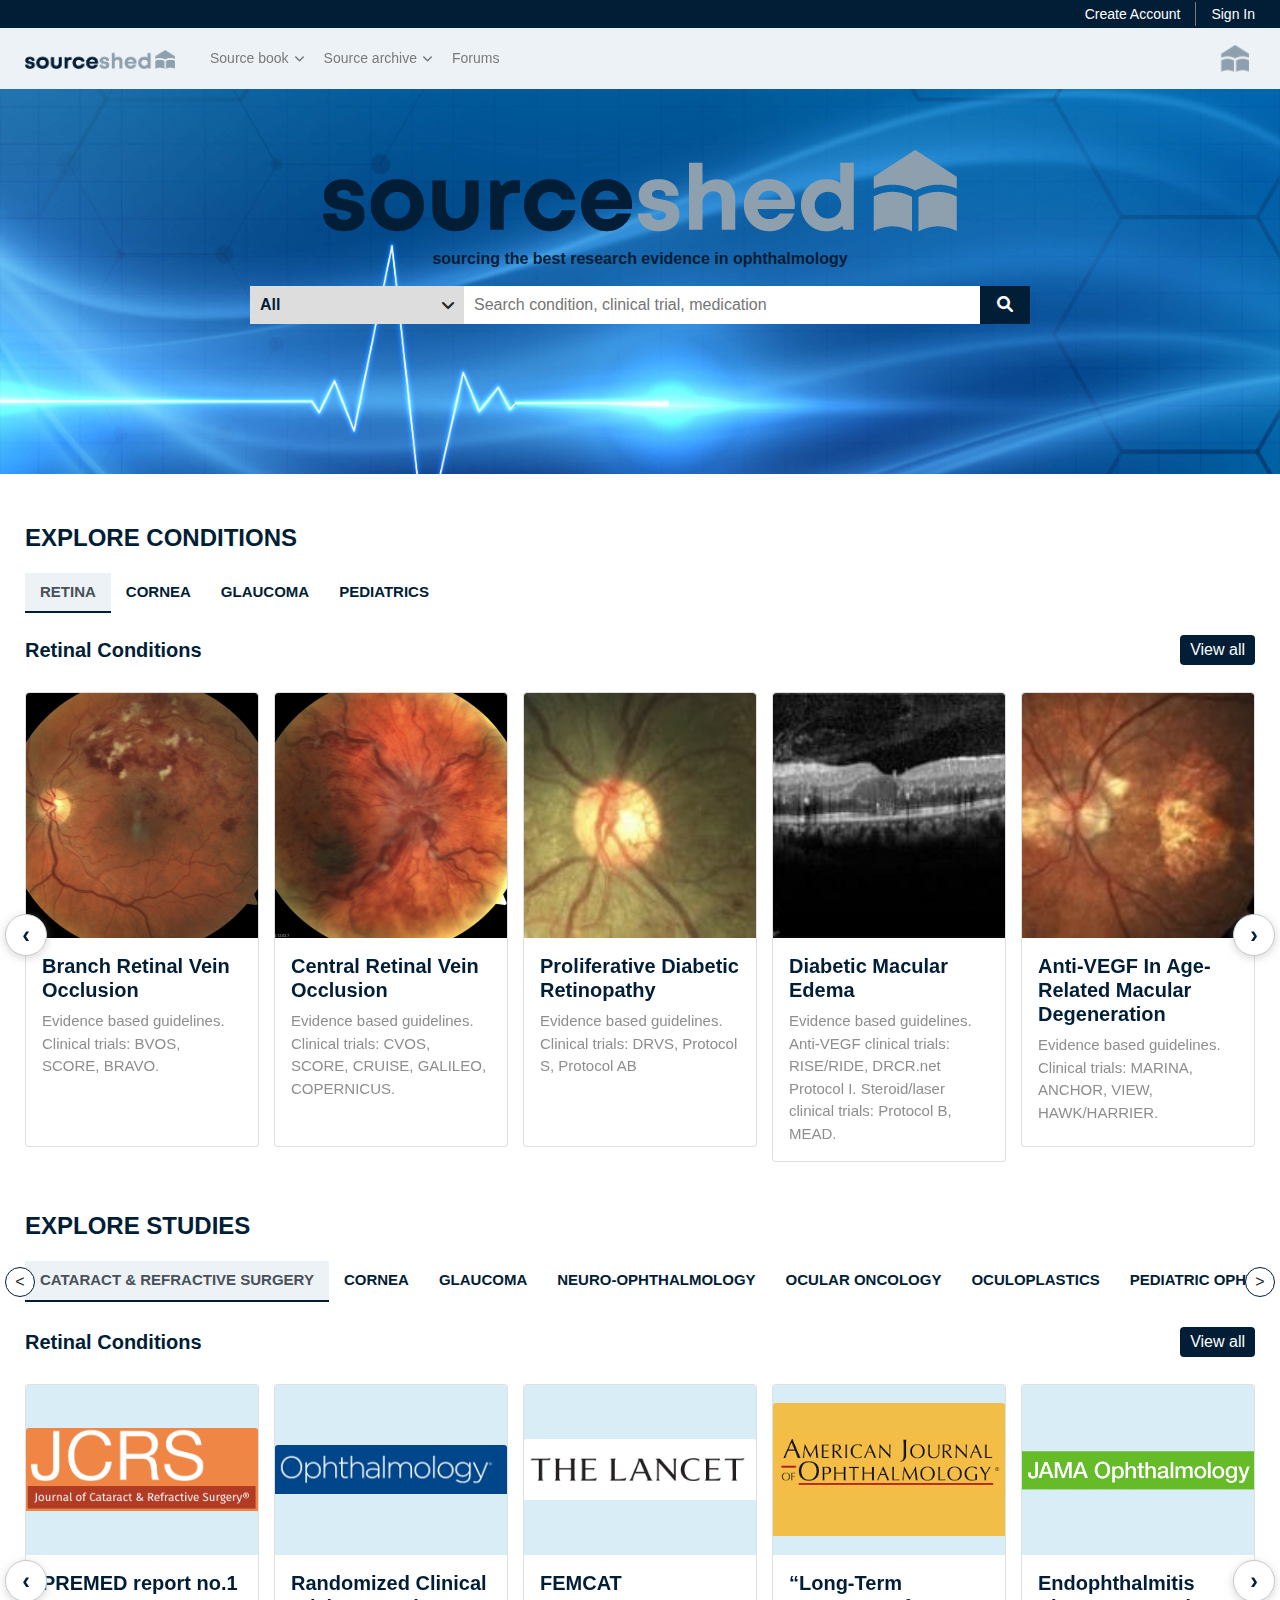
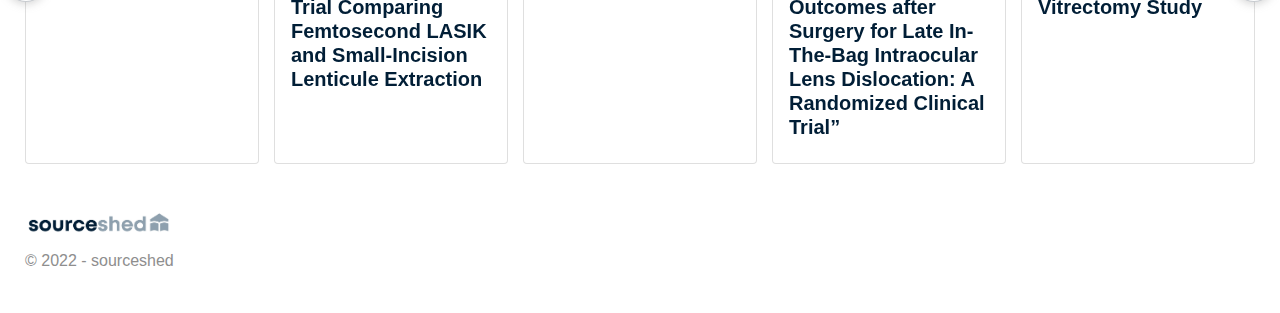
==== commit 3f0d477e: "update" ====
--- a/index.html
+++ b/index.html
@@ -710,6 +710,10 @@
                               <button class="nav-link text-uppercase text-dark-blue font-bold" id="retina-studies-tab" data-bs-toggle="tab" data-bs-target="#retina-studies" type="button" role="tab" aria-controls="retina-studies" aria-selected="false">Retina</button>
                               <button class="nav-link text-uppercase text-dark-blue font-bold" id="uveitis-studies-tab" data-bs-toggle="tab" data-bs-target="#uveitis-studies" type="button" role="tab" aria-controls="uveitis-studies" aria-selected="false">Uveitis</button>
                             </div>
+                            <div class="tab-scroll-btn">
+                                <span class="scroll-next">></span>
+                                <span class="scroll-prev"><</span>
+                            </div>
                         </nav>
                         <div class="subtitle d-flex justify-content-between align-items-center mt-4">
                             <div class="subtitle-wrapper">
--- a/assets/css/style.css
+++ b/assets/css/style.css
@@ -679,8 +679,7 @@
     background: transparent;
 } */
 @media (max-width: 990px) {
-    .sourcebook-tab .nav, 
-    .studies-tab .nav {
+    .sourcebook-tab .nav {
         flex-wrap: nowrap;
         overflow: auto;
     }
@@ -699,15 +698,19 @@
 .sourcebook-card {
     overflow: hidden;
 }
-.card-img-box {
+.sourcebook-active .card-img-box {
     overflow: hidden;
     min-height: 245px;
     display: flex;
 }
 .studies-active .card-img-box {
-    min-height: 245px;
-}
-.card-img-box img {
+    height: 170px;
+    background: var(--ss-light-blue-3);
+    display: flex;
+    align-items: center;
+    justify-content: center;
+}
+.sourcebook-active .card-img-box img {
     object-fit: cover;
 }
 .sourcebook-card .card-title {
@@ -1114,3 +1117,45 @@
 
 
 
+.studies-tab nav {
+    /* min-height: 42px; */
+    position: relative;
+}
+
+.studies-tab .nav {
+    
+    overflow: hidden;
+    flex-wrap: nowrap;
+}
+.studies-tab .nav-link {
+    margin-bottom: 3px;
+}
+
+.tab-scroll-btn span {
+    position: absolute;
+    top: 50%;
+    transform: translateY(-50%);
+}
+.tab-scroll-btn span {
+    width: 30px;
+    height: 30px;
+    display: flex;
+    justify-content: center;
+    align-items: center;
+    border-radius: 50%;
+    background: #fff;
+    border: 1px solid var(--ss-dark-blue);
+    cursor: pointer;
+}
+.scroll-next {
+    right: -20px;
+}
+
+.scroll-prev {
+    left: -20px;
+}
+
+.studies-tab button {
+    position: relative;
+}
+
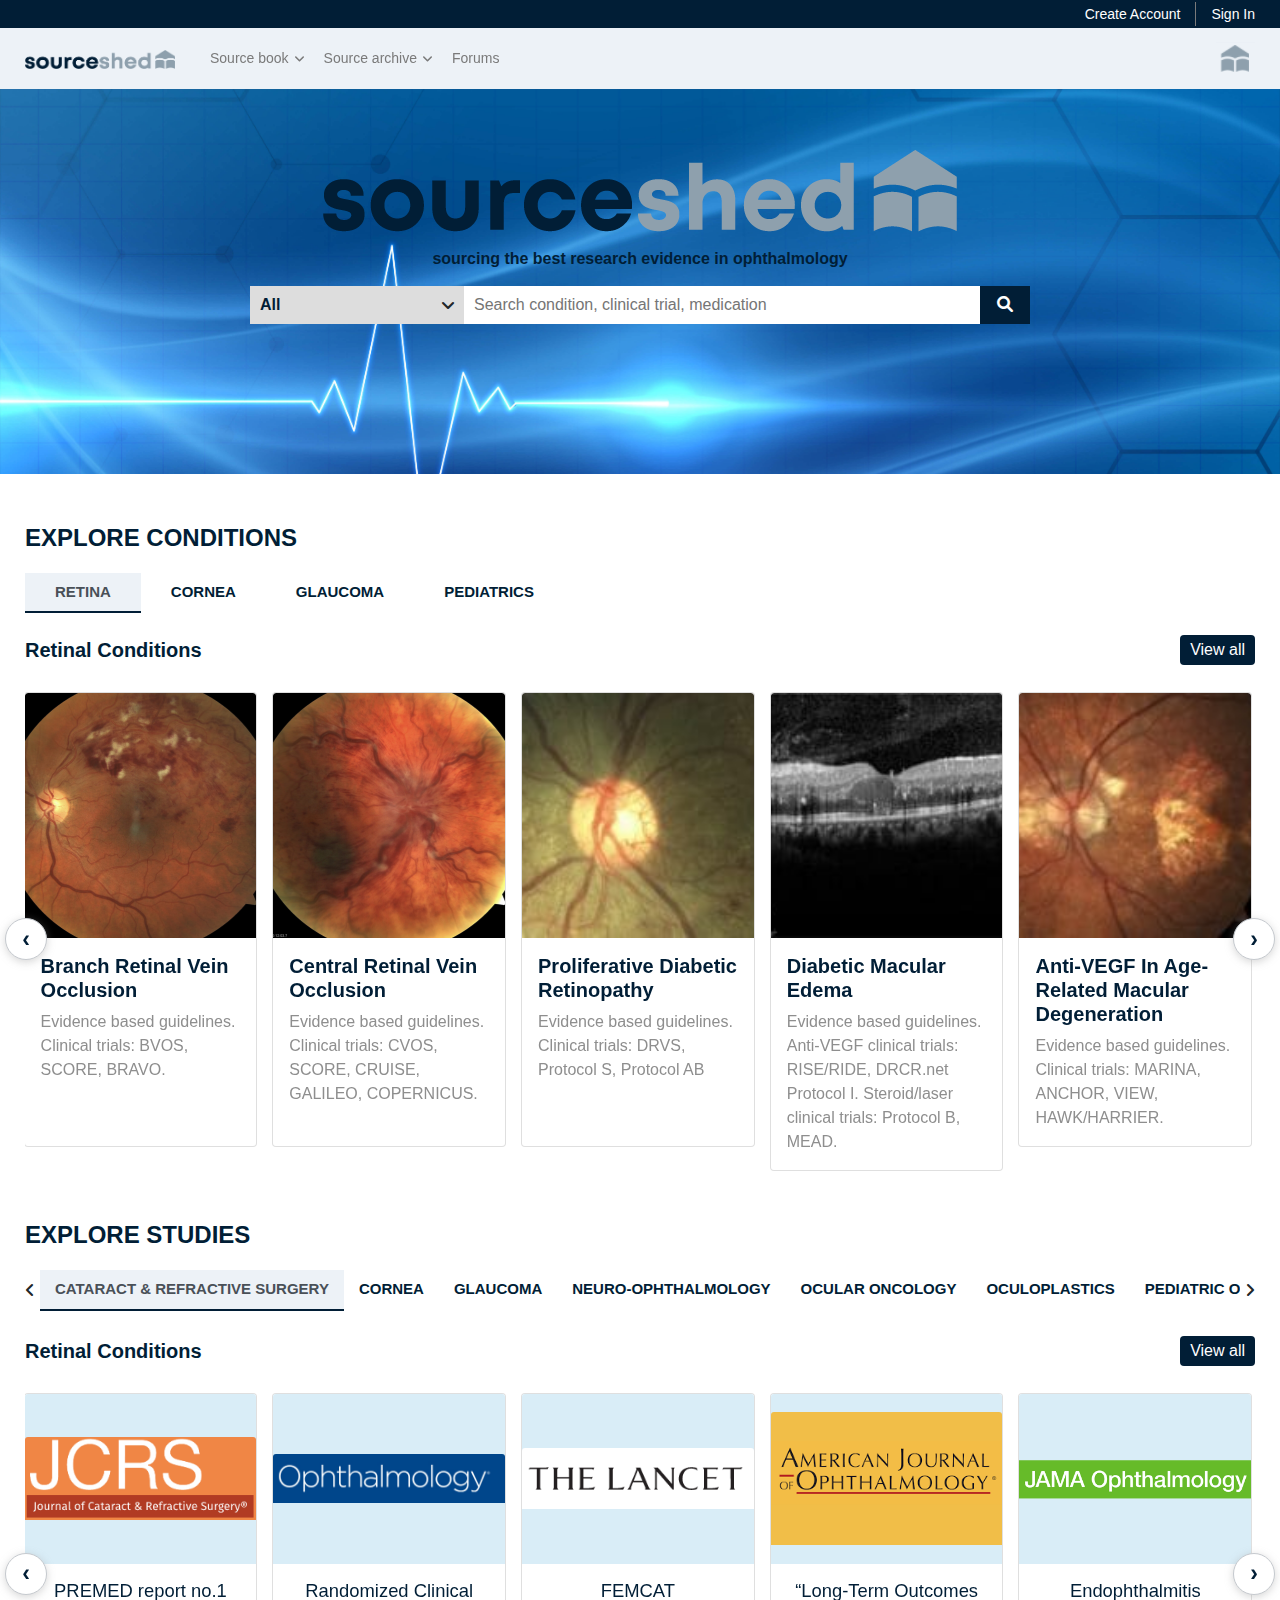
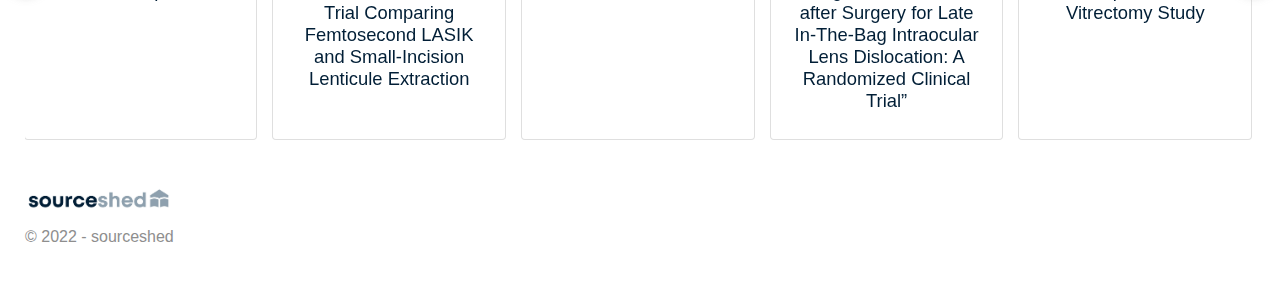
==== commit 7db46f87: "update" ====
--- a/index.html
+++ b/index.html
@@ -711,8 +711,12 @@
                               <button class="nav-link text-uppercase text-dark-blue font-bold" id="uveitis-studies-tab" data-bs-toggle="tab" data-bs-target="#uveitis-studies" type="button" role="tab" aria-controls="uveitis-studies" aria-selected="false">Uveitis</button>
                             </div>
                             <div class="tab-scroll-btn">
-                                <span class="scroll-next">></span>
-                                <span class="scroll-prev"><</span>
+                                <span class="scroll-next">
+                                    <i class="fas fa-angle-right"></i>
+                                </span>
+                                <span class="scroll-prev">
+                                    <i class="fas fa-angle-left"></i>
+                                </span>
                             </div>
                         </nav>
                         <div class="subtitle d-flex justify-content-between align-items-center mt-4">
--- a/assets/css/style.css
+++ b/assets/css/style.css
@@ -603,7 +603,6 @@
 .sourcebook-tab .nav-link,
 .studies-tab .nav-link {
     font-size: 15px;
-    padding: 8px 15px;
     margin-bottom: 0px;
     border: none;
     border-radius: 0px;
@@ -611,6 +610,12 @@
     white-space: nowrap;
     transition: all 0.35s ease;
     position: relative;
+}
+.sourcebook-tab .nav-link {
+    padding: 8px 30px;
+}
+.studies-tab .nav-link {
+    padding: 8px 15px;
 }
 .sourcebook-tab .nav-link::before, 
 .studies-tab .nav-link::before {
@@ -700,7 +705,7 @@
 }
 .sourcebook-active .card-img-box {
     overflow: hidden;
-    min-height: 245px;
+    height: 245px;
     display: flex;
 }
 .studies-active .card-img-box {
@@ -713,18 +718,23 @@
 .sourcebook-active .card-img-box img {
     object-fit: cover;
 }
-.sourcebook-card .card-title {
+.sourcebook-active .card-title {
     /* min-height: 72px; */
     /* font-size: 1rem !important; */
     max-height: 73.22px;
 }
+.studies-active .card-title {
+    font-size: 1.15rem;
+    font-weight: 400 !important;
+    text-align: center;
+}
 .sourcebook-card .card-title a {
     color: var(--ss-dark-blue);
 }
 .sourcebook-card .card-title a:hover {
     color: var(--ss-dark-blue);
 }
-.sourcebook-card .card-text {
+.studies-active .card-text {
     /* min-height: 144px; */
     min-height: 96px;
     font-size: 15px;
@@ -751,8 +761,19 @@
     /* transform: translateY(7px); */
     /* transition: all 0.35s ease; */
 }
-.sourcebook-card .card-body {
+.sourcebook-active .card-body {
     min-height: 208px;
+}
+.studies-active .card-body {
+    min-height: 175px;
+}
+.sourcebook-active .owl-item,
+.studies-active .owl-item {
+    margin-right: 15px !important;
+}
+.sourcebook-active .owl-stage,
+.studies-active .owl-stage {
+    display: flex !important;
 }
 /* sourcebook carosel btn */
 .sourcebook-active .owl-nav,
@@ -807,37 +828,47 @@
         font-size: 14px;
         width: 90px;
     }
+    .sourcebook-active, 
+    .studies-active {
+        padding: 35px 0 0;
+    }
     .sourcecard-wrapper {
         max-width: 100%;
     }
-    .sourcebook-active .owl-nav,
+    .studies-active .card-img-box {
+        height: inherit;
+    }
+    .sourcebook-active .card-body,
+    .studies-active .card-body {
+        min-height: auto;
+    }
+    .sourcebook-active .card-title {
+        max-height: auto;
+    }
+    .sourcebook-active .card-text {
+        min-height: auto;
+    }
+
+    .sourcebook-active .owl-nav .owl-prev, 
+    .studies-active .owl-nav .owl-prev {
+        position: initial;
+    }
+
+    .sourcebook-active .owl-nav button, 
+    .studies-active .owl-nav button {
+        background: none !important;
+        border: none !important;
+        width: initial;
+        height: 20px;
+        border-radius: 0px;
+        box-shadow: none;
+    }
+
+    .sourcebook-active .owl-nav, 
     .studies-active .owl-nav {
-        position: inherit;
+        width: initial;
+        top: 15px !important;
         transform: none;
-        display: flex !important;
-        justify-content: center;
-        align-items: center;
-        margin-top: 30px;
-    }
-    .sourcebook-active .owl-nav button,
-    .studies-active .owl-nav button {
-        margin: 0 5px;
-        width: 35px;
-        height: 35px;
-    }
-    .sourcebook-active .owl-nav .owl-prev,
-    .sourcebook-active .owl-nav .owl-next,
-    .studies-active .owl-nav .owl-prev,
-    .studies-active .owl-nav .owl-next {
-        position: inherit;
-    }
-    .sourcebook-active .owl-nav .owl-prev,
-    .studies-active .owl-nav .owl-prev {
-        left: auto;
-    }
-    .sourcebook-active .owl-nav .owl-next,
-    .studies-active .owl-nav .owl-next {
-        right: auto;
     }
 }
 /* ============ sourcebook inner page css  =================================== */
@@ -1120,6 +1151,7 @@
 .studies-tab nav {
     /* min-height: 42px; */
     position: relative;
+    padding: 0 15px;
 }
 
 .studies-tab .nav {
@@ -1135,24 +1167,25 @@
     position: absolute;
     top: 50%;
     transform: translateY(-50%);
+    padding: 0 4px;
+    cursor: pointer;
 }
 .tab-scroll-btn span {
-    width: 30px;
+    /* width: 30px;
     height: 30px;
     display: flex;
     justify-content: center;
     align-items: center;
     border-radius: 50%;
     background: #fff;
-    border: 1px solid var(--ss-dark-blue);
-    cursor: pointer;
+    border: 1px solid var(--ss-dark-blue); */
 }
 .scroll-next {
-    right: -20px;
+    right: -3px;
 }
 
 .scroll-prev {
-    left: -20px;
+    left: -3px;
 }
 
 .studies-tab button {
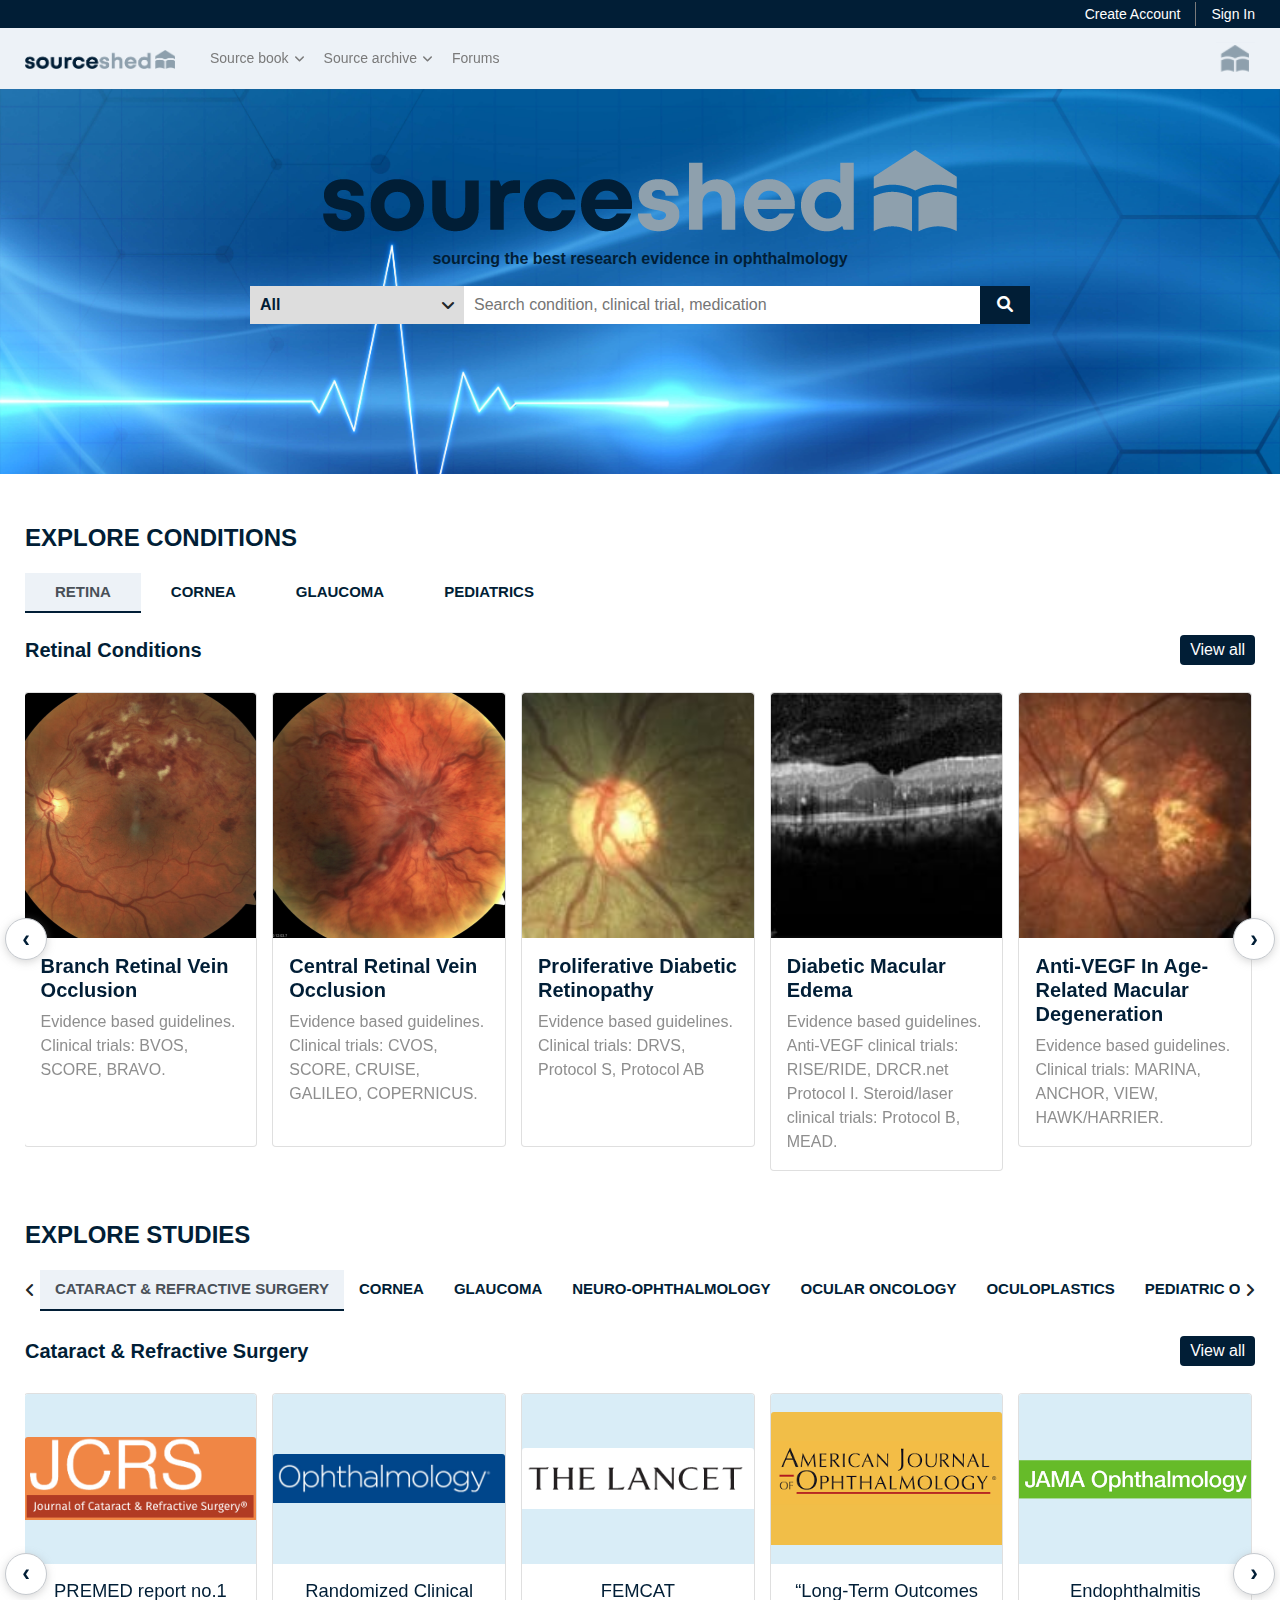
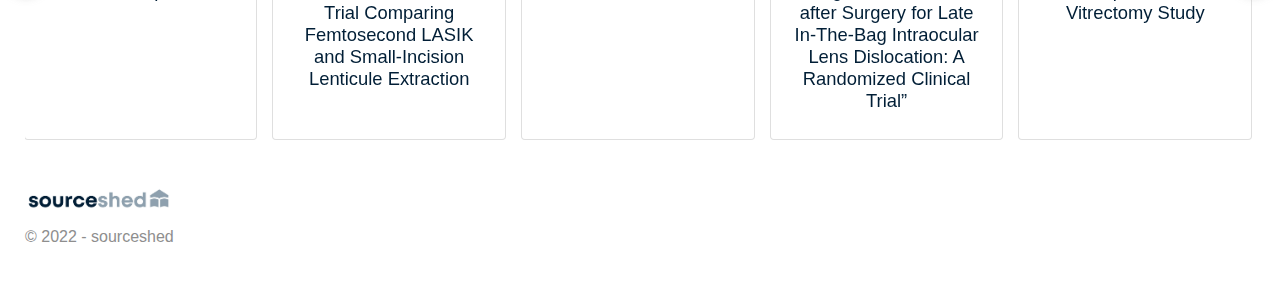
==== commit 798620dc: "update home page" ====
--- a/index.html
+++ b/index.html
@@ -721,7 +721,7 @@
                         </nav>
                         <div class="subtitle d-flex justify-content-between align-items-center mt-4">
                             <div class="subtitle-wrapper">
-                                <h2 class="text-dark-blue text-xl mb-0 font-bold active" subtitle-labelledby="retina-tab">Retinal Conditions</h2>
+                                <h2 class="text-dark-blue text-xl mb-0 font-bold active" subtitle-labelledby="retina-tab">Cataract & Refractive Surgery</h2>
                             </div>
                             <a href="#" class="tab-viewall text-light-blue font-medium">View all</a>
                         </div>
--- a/assets/css/style.css
+++ b/assets/css/style.css
@@ -683,10 +683,67 @@
 .sourcebook-tab .nav-link:hover::before{
     background: transparent;
 } */
-@media (max-width: 990px) {
-    .sourcebook-tab .nav {
+@media (max-width: 600px) {
+    /* .sourcebook-tab .nav {
         flex-wrap: nowrap;
         overflow: auto;
+    } */
+    .sourcebook-tab .nav,
+    .studies-tab .nav {
+        flex-direction: column;
+    }
+    .studies-tab nav {
+        padding: 0 !important;
+    }
+    .sourcebook-tab .nav-link.active::before, 
+    .studies-tab .nav-link.active::before {
+        height: 0;
+    }
+    .sourcebook-tab .nav .nav-link,
+    .studies-tab .nav .nav-link {
+        background: black !important;
+        color: #fff;
+        display: none;
+    }
+    .studies-tab .nav-link {
+        margin-bottom: 0 !important;
+    }
+    .sourcebook-tab .nav-link,
+    .studies-tab .nav-link {
+        font-size: 14px;
+    }
+    .sourcebook-tab .nav-link.active,
+    .studies-tab .nav-link.active {
+        display: block;
+    }
+    .sourcebook-tab .nav.popup .nav-link,
+    .studies-tab .nav.popup .nav-link {
+        display: block;
+    }
+    .sourcebook-tab .nav,
+    .studies-tab .nav {
+        position: relative;
+    }
+    .sourcebook-tab .nav:after,
+    .studies-tab .nav:after {
+        content: '\f107';
+        font-family: "Font Awesome 6 Free";
+        font-weight: 900;
+        color: #fff;
+        position: absolute;
+        top: 20px;
+        transform: translateY(-50%);
+        right: 16px;
+    }
+    .nav.popup:after {
+        transform: rotate(-180deg);
+        transform-origin: 54% 25%;
+    }
+    .tab-scroll-btn {
+        display: none;
+    }
+    .studies-tab nav {
+        padding: 0;
     }
 }
 /* sourcebook carousel */
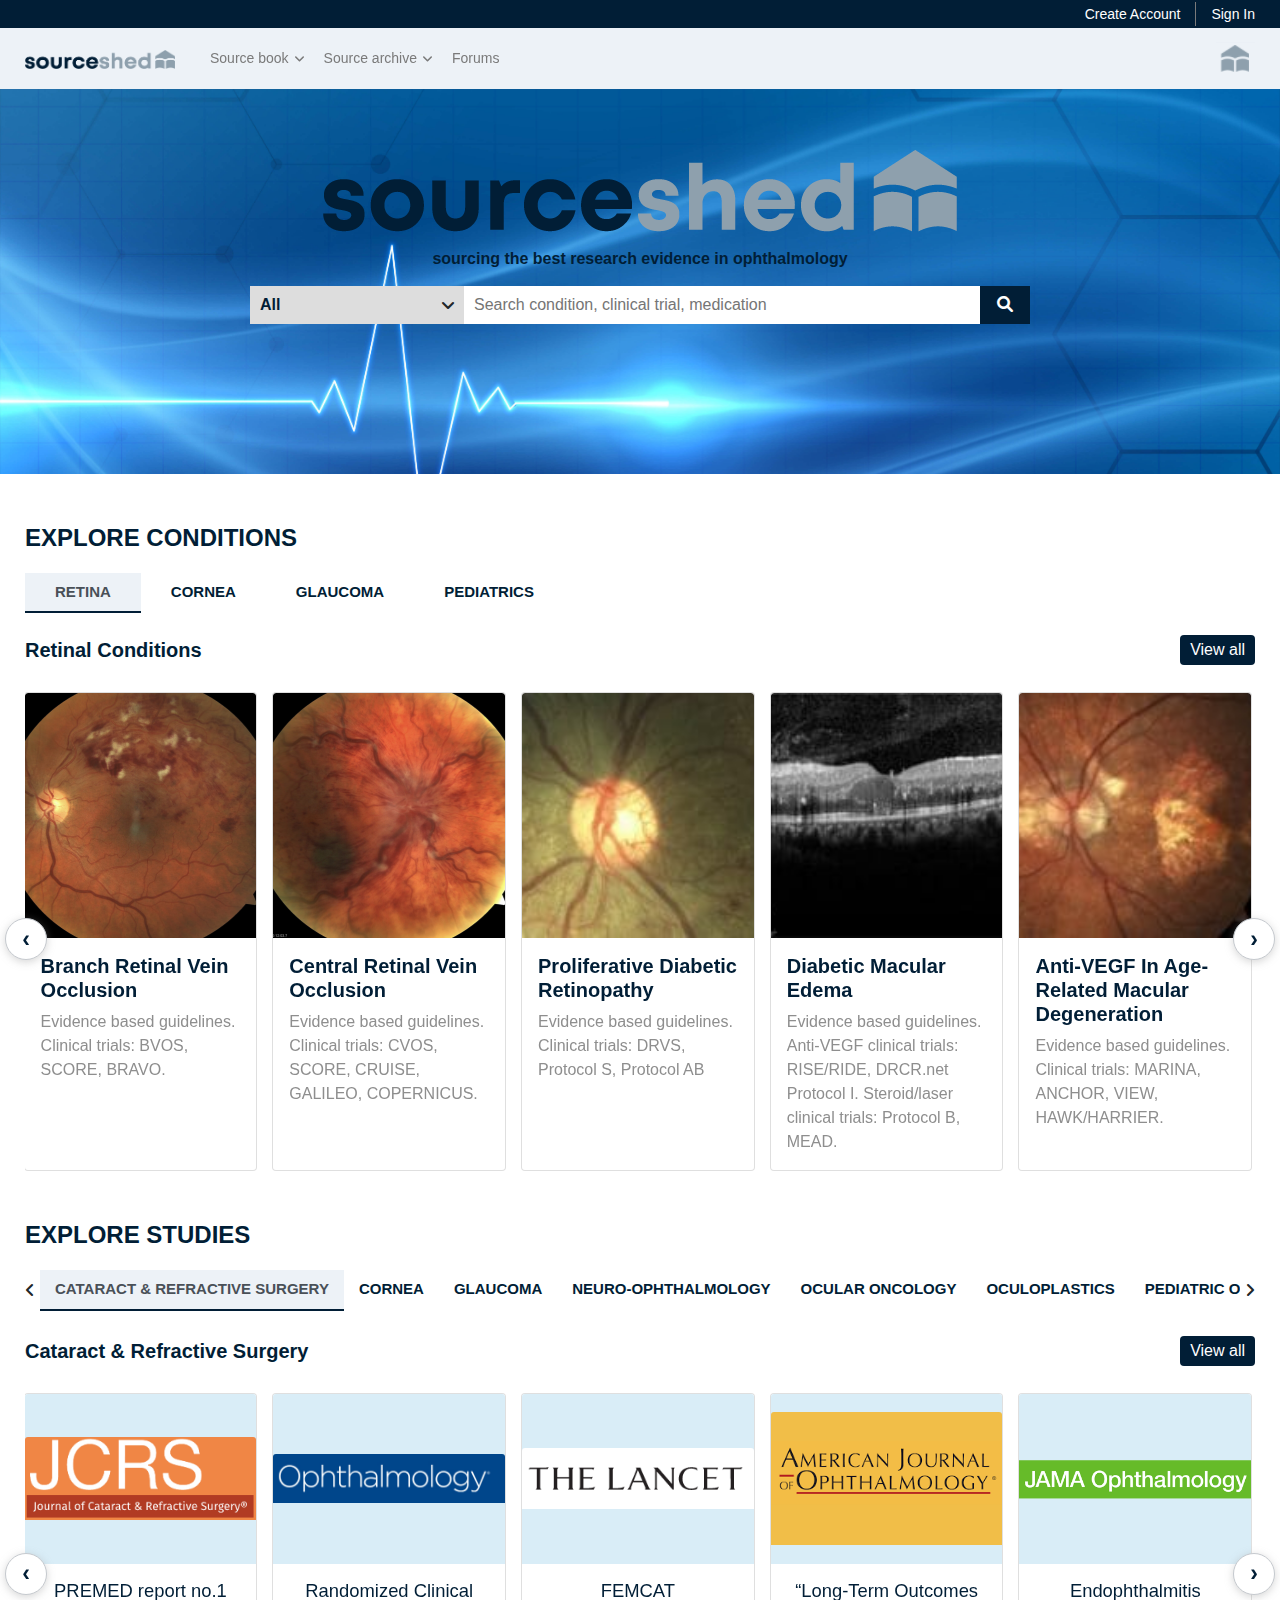
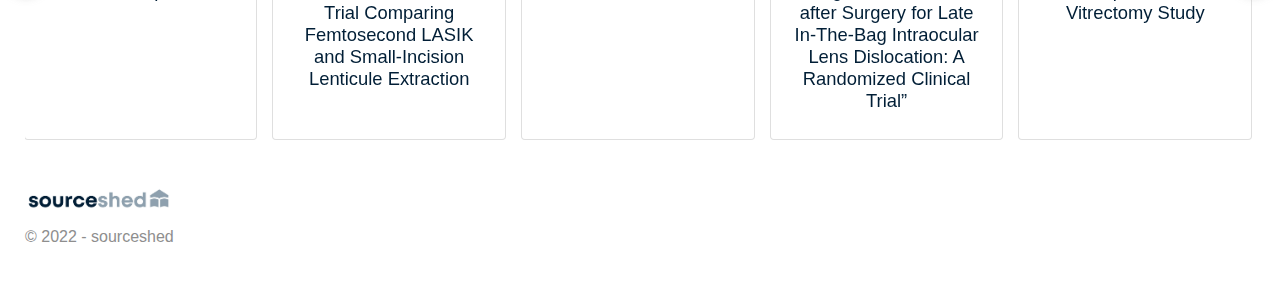
==== commit ec55ba30: "update retina landing page" ====
--- a/index.html
+++ b/index.html
@@ -17,6 +17,7 @@
     <link rel="stylesheet" href="./assets/css/owl.carousel-v2.3.4.min.css">
     <link rel="stylesheet" href="./assets/css/owl.theme.default-v2.3.4.min.css">
     <link rel="stylesheet" href="./assets/css/style.css">
+    <link rel="stylesheet" href="./assets/css/responsive.css">
 </head>
 
 <body>
@@ -476,17 +477,23 @@
                               <button class="nav-link text-uppercase text-dark-blue font-bold" id="pediatric-tab" data-bs-toggle="tab" data-bs-target="#pediatric" type="button" role="tab" aria-controls="pediatric" aria-selected="false">Pediatrics</button>
                             </div>
                         </nav>
-                        <div class="subtitle d-flex justify-content-between align-items-center mt-4">
+                        <!-- <div class="subtitle d-flex justify-content-between align-items-center mt-4">
                             <div class="subtitle-wrapper">
                                 <h2 class="text-dark-blue text-xl mb-0 font-bold active" subtitle-labelledby="retina-tab">Retinal Conditions</h2>
                                 <h2 class="text-dark-blue text-xl mb-0 font-bold" subtitle-labelledby="cornea-tab">Corneal and external eye diseases</h2>
                                 <h2 class="text-dark-blue text-xl mb-0 font-bold" subtitle-labelledby="glucoma-tab">Glucomia</h2>
                                 <h2 class="text-dark-blue text-xl mb-0 font-bold" subtitle-labelledby="pediatric-tab">Pediatric Ophthalmology and Strabismus</h2>
                             </div>
-                            <a href="#" class="tab-viewall text-light-blue font-medium">View all</a>
-                        </div>
+                            <a href="retina.html" class="tab-viewall text-light-blue font-medium">View all</a>
+                        </div> -->
                         <div class="tab-content" id="nav-tabContent">
                             <div class="tab-pane fade show active" id="retina" role="tabpanel" aria-labelledby="retina-tab">
+                                <div class="subtitle d-flex justify-content-between align-items-center mt-4">
+                                    <div class="subtitle-wrapper">
+                                        <h2 class="text-dark-blue text-xl mb-0 font-bold active" subtitle-labelledby="retina-tab">Retinal Conditions</h2>
+                                    </div>
+                                    <a href="retina.html" class="tab-viewall text-light-blue font-medium">View all</a>
+                                </div>
                                 <div class="sourcebook-active owl-carousel">
                                     <div class="sourcecard-wrapper">
                                             <div class="card sourcebook-card">
@@ -562,6 +569,12 @@
                                 </div>
                             </div>
                             <div class="tab-pane fade" id="cornea" role="tabpanel" aria-labelledby="cornea-tab">
+                                <div class="subtitle d-flex justify-content-between align-items-center mt-4">
+                                    <div class="subtitle-wrapper">
+                                        <h2 class="text-dark-blue text-xl mb-0 font-bold active" subtitle-labelledby="retina-tab">Corneal and external eye diseases</h2>
+                                    </div>
+                                    <a href="cornea.html" class="tab-viewall text-light-blue font-medium">View all</a>
+                                </div>
                                 <div class="sourcebook-active owl-carousel">
                                     <div class="sourcecard-wrapper">
                                             <div class="card sourcebook-card">
@@ -602,6 +615,12 @@
                                 </div>
                             </div>
                             <div class="tab-pane fade" id="glucoma" role="tabpanel" aria-labelledby="glucoma-tab">
+                                <div class="subtitle d-flex justify-content-between align-items-center mt-4">
+                                    <div class="subtitle-wrapper">
+                                        <h2 class="text-dark-blue text-xl mb-0 font-bold active" subtitle-labelledby="retina-tab">Glaucoma</h2>
+                                    </div>
+                                    <a href="glaucomia.html" class="tab-viewall text-light-blue font-medium">View all</a>
+                                </div>
                                 <div class="sourcebook-active owl-carousel">
                                     <div class="sourcecard-wrapper">
                                             <div class="card sourcebook-card">
@@ -642,6 +661,12 @@
                                 </div>
                             </div>
                             <div class="tab-pane fade" id="pediatric" role="tabpanel" aria-labelledby="pediatric-tab">
+                                <div class="subtitle d-flex justify-content-between align-items-center mt-4">
+                                    <div class="subtitle-wrapper">
+                                        <h2 class="text-dark-blue text-xl mb-0 font-bold active" subtitle-labelledby="retina-tab">Pediatric Ophthalmology and Strabismus</h2>
+                                    </div>
+                                    <a href="pediatrics.html" class="tab-viewall text-light-blue font-medium">View all</a>
+                                </div>
                                 <div class="sourcebook-active owl-carousel">
                                     <div class="sourcecard-wrapper">
                                             <div class="card sourcebook-card">
@@ -703,7 +728,7 @@
                               <button class="nav-link active text-uppercase text-dark-blue font-bold" id="cataract-studies-tab" data-bs-toggle="tab" data-bs-target="#cataract-studies" type="button" role="tab" aria-controls="cataract-studies" aria-selected="true">Cataract & Refractive Surgery</button>
                               <button class="nav-link text-uppercase text-dark-blue font-bold" id="cornea-studies-tab" data-bs-toggle="tab" data-bs-target="#cornea-studies" type="button" role="tab" aria-controls="cornea-studies" aria-selected="false">Cornea</button>
                               <button class="nav-link text-uppercase text-dark-blue font-bold" id="glaucoma-studies-tab" data-bs-toggle="tab" data-bs-target="#glaucoma-studies" type="button" role="tab" aria-controls="glaucoma-studies" aria-selected="false">Glaucoma</button>
-                              <button class="nav-link text-uppercase text-dark-blue font-bold" id="neuro-stdies-tab" data-bs-toggle="tab" data-bs-target="#neuro-stdies" type="button" role="tab" aria-controls="neuro-stdies" aria-selected="false">Neuro-ophthalmology</button>
+                              <button class="nav-link text-uppercase text-dark-blue font-bold" id="neuro-studies-tab" data-bs-toggle="tab" data-bs-target="#neuro-studies" type="button" role="tab" aria-controls="neuro-studies" aria-selected="false">Neuro-ophthalmology</button>
                               <button class="nav-link text-uppercase text-dark-blue font-bold" id="oncology-studies-tab" data-bs-toggle="tab" data-bs-target="#oncology-studies" type="button" role="tab" aria-controls="oncology-studies" aria-selected="false">Ocular oncology</button>
                               <button class="nav-link text-uppercase text-dark-blue font-bold" id="ocp-studies-tab" data-bs-toggle="tab" data-bs-target="#ocp-studies" type="button" role="tab" aria-controls="ocp-studies" aria-selected="false">Oculoplastics</button>
                               <button class="nav-link text-uppercase text-dark-blue font-bold" id="pos-studies-tab" data-bs-toggle="tab" data-bs-target="#pos-studies" type="button" role="tab" aria-controls="pos-studies" aria-selected="false">Pediatric ophthalmology and Stabismus</button>
@@ -719,14 +744,20 @@
                                 </span>
                             </div>
                         </nav>
-                        <div class="subtitle d-flex justify-content-between align-items-center mt-4">
+                        <!-- <div class="subtitle d-flex justify-content-between align-items-center mt-4">
                             <div class="subtitle-wrapper">
                                 <h2 class="text-dark-blue text-xl mb-0 font-bold active" subtitle-labelledby="retina-tab">Cataract & Refractive Surgery</h2>
                             </div>
                             <a href="#" class="tab-viewall text-light-blue font-medium">View all</a>
-                        </div>
+                        </div> -->
                         <div class="tab-content" id="nav-tabContent">
                             <div class="tab-pane fade show active" id="cataract-studies" role="tabpanel" aria-labelledby="cataract-studies-tab">
+                                <div class="subtitle d-flex justify-content-between align-items-center mt-4">
+                                    <div class="subtitle-wrapper">
+                                        <h2 class="text-dark-blue text-xl mb-0 font-bold active" subtitle-labelledby="retina-tab">Cataract & Refractive Surgery</h2>
+                                    </div>
+                                    <a href="#" class="tab-viewall text-light-blue font-medium">View all</a>
+                                </div>
                                 <div class="studies-active owl-carousel">
                                     <div class="sourcecard-wrapper">
                                         <div class="card sourcebook-card">
@@ -791,6 +822,12 @@
                                 </div>
                             </div>
                             <div class="tab-pane fade" id="cornea-studies" role="tabpanel" aria-labelledby="cornea-studies-tab">
+                                <div class="subtitle d-flex justify-content-between align-items-center mt-4">
+                                    <div class="subtitle-wrapper">
+                                        <h2 class="text-dark-blue text-xl mb-0 font-bold active" subtitle-labelledby="retina-tab">Cornea</h2>
+                                    </div>
+                                    <a href="#" class="tab-viewall text-light-blue font-medium">View all</a>
+                                </div>
                                 <div class="studies-active owl-carousel">
                                     <div class="sourcecard-wrapper">
                                         <div class="card sourcebook-card">
@@ -855,6 +892,12 @@
                                 </div>
                             </div>
                             <div class="tab-pane fade" id="glaucoma-studies" role="tabpanel" aria-labelledby="glaucoma-studies-tab">
+                                <div class="subtitle d-flex justify-content-between align-items-center mt-4">
+                                    <div class="subtitle-wrapper">
+                                        <h2 class="text-dark-blue text-xl mb-0 font-bold active" subtitle-labelledby="retina-tab">Glaucoma</h2>
+                                    </div>
+                                    <a href="#" class="tab-viewall text-light-blue font-medium">View all</a>
+                                </div>
                                 <div class="studies-active owl-carousel">
                                     <div class="sourcecard-wrapper">
                                         <div class="card sourcebook-card">
@@ -919,6 +962,12 @@
                                 </div>
                             </div>
                             <div class="tab-pane fade" id="neuro-studies" role="tabpanel" aria-labelledby="neuro-studies-tab">
+                                <div class="subtitle d-flex justify-content-between align-items-center mt-4">
+                                    <div class="subtitle-wrapper">
+                                        <h2 class="text-dark-blue text-xl mb-0 font-bold active" subtitle-labelledby="retina-tab">Neuro-ophthalmology</h2>
+                                    </div>
+                                    <a href="#" class="tab-viewall text-light-blue font-medium">View all</a>
+                                </div>
                                 <div class="studies-active owl-carousel">
                                     <div class="sourcecard-wrapper">
                                         <div class="card sourcebook-card">
@@ -983,6 +1032,12 @@
                                 </div>
                             </div>
                             <div class="tab-pane fade" id="oncology-studies" role="tabpanel" aria-labelledby="oncology-studies-tab">
+                                <div class="subtitle d-flex justify-content-between align-items-center mt-4">
+                                    <div class="subtitle-wrapper">
+                                        <h2 class="text-dark-blue text-xl mb-0 font-bold active" subtitle-labelledby="retina-tab">Ocular oncology</h2>
+                                    </div>
+                                    <a href="#" class="tab-viewall text-light-blue font-medium">View all</a>
+                                </div>
                                 <div class="studies-active owl-carousel">
                                     <div class="sourcecard-wrapper">
                                         <div class="card sourcebook-card">
@@ -1047,6 +1102,12 @@
                                 </div>
                             </div>
                             <div class="tab-pane fade" id="ocp-studies" role="tabpanel" aria-labelledby="ocp-studies-tab">
+                                <div class="subtitle d-flex justify-content-between align-items-center mt-4">
+                                    <div class="subtitle-wrapper">
+                                        <h2 class="text-dark-blue text-xl mb-0 font-bold active" subtitle-labelledby="retina-tab">Oculoplastics</h2>
+                                    </div>
+                                    <a href="#" class="tab-viewall text-light-blue font-medium">View all</a>
+                                </div>
                                 <div class="studies-active owl-carousel">
                                     <div class="sourcecard-wrapper">
                                         <div class="card sourcebook-card">
@@ -1111,6 +1172,12 @@
                                 </div>
                             </div>
                             <div class="tab-pane fade" id="pos-studies" role="tabpanel" aria-labelledby="pos-studies-tab">
+                                <div class="subtitle d-flex justify-content-between align-items-center mt-4">
+                                    <div class="subtitle-wrapper">
+                                        <h2 class="text-dark-blue text-xl mb-0 font-bold active" subtitle-labelledby="retina-tab">Pediatric ophthalmology and Stabismus</h2>
+                                    </div>
+                                    <a href="#" class="tab-viewall text-light-blue font-medium">View all</a>
+                                </div>
                                 <div class="studies-active owl-carousel">
                                     <div class="sourcecard-wrapper">
                                         <div class="card sourcebook-card">
@@ -1175,6 +1242,12 @@
                                 </div>
                             </div>
                             <div class="tab-pane fade" id="retina-studies" role="tabpanel" aria-labelledby="retina-studies-tab">
+                                <div class="subtitle d-flex justify-content-between align-items-center mt-4">
+                                    <div class="subtitle-wrapper">
+                                        <h2 class="text-dark-blue text-xl mb-0 font-bold active" subtitle-labelledby="retina-tab">Retina</h2>
+                                    </div>
+                                    <a href="#" class="tab-viewall text-light-blue font-medium">View all</a>
+                                </div>
                                 <div class="studies-active owl-carousel">
                                     <div class="sourcecard-wrapper">
                                         <div class="card sourcebook-card">
@@ -1239,6 +1312,12 @@
                                 </div>
                             </div>
                             <div class="tab-pane fade" id="uveitis-studies" role="tabpanel" aria-labelledby="uveitis-studies-tab">
+                                <div class="subtitle d-flex justify-content-between align-items-center mt-4">
+                                    <div class="subtitle-wrapper">
+                                        <h2 class="text-dark-blue text-xl mb-0 font-bold active" subtitle-labelledby="retina-tab">Uveitis</h2>
+                                    </div>
+                                    <a href="#" class="tab-viewall text-light-blue font-medium">View all</a>
+                                </div>
                                 <div class="studies-active owl-carousel">
                                     <div class="sourcecard-wrapper">
                                         <div class="card sourcebook-card">
--- a/assets/css/style.css
+++ b/assets/css/style.css
@@ -13,6 +13,7 @@
 a{
     text-decoration: none;
     display: block;
+    transition: 0.3s ease;
 }
 
 p {
@@ -39,23 +40,34 @@
     --ss-font-primary: 'Merriweather Sans', sans-serif;
 
     --ss-dark: #000000;
+    --ss-dark-1: #333333;
+    --ss-dark-2: #555555;
     --ss-white: #ffffff;
     --ss-light-gray: #8e8e8e;
     --ss-light-gray-2: #c5c9ce;
     --ss-light-gray-3: #ddd;
     --ss-light-gray-4: #EDF2F7;
+    --ss-light-gray-5: #cccccc;
     --ss-dark-gray: #7a7a7a;
+    --ss-dark-gray-2: #4d4d4d;
+    --ss-dark-gray-3:#666666;
+    --ss-dark-gray-4: #777777;
+    --ss-dark-gray-5: #656565;
     --ss-light-ash: #8EA0AD;
     --ss-light-ash-1: #CAD1DA;
     --ss-light-ash-2: #D1DBE9;
 
     --ss-dark-blue: #011E36;
+    --ss-dark-blue-1: #3272bf;
     --ss-light-blue: #3366ff;
     --ss-light-blue-2: #66ADCC;
     --ss-light-blue-3: #d9edf7;
+    
+    --ss-blue: #050056;
 
     --ss-green: #339966;
-    --ss-brown: #993300;
+    --ss-dark-green: #159527;
+    --ss-light-brown: #e2dbbe;
 
     --ss-text-xss: 12px;
     --ss-text-xs: 14px;
@@ -94,9 +106,15 @@
 .dark-gray-bg{
     background-color: var(--ss-dark-gray);
 }
+.blue-bg {
+    background-color: var(--ss-blue);
+}
 .dark-blue-bg {
     background-color: var(--ss-dark-blue);
 }
+.light-blue-bg {
+    background-color: var(--ss-light-blue);
+}
 .light-blue-bg-3 {
     background-color: var(--ss-light-blue-3);
 }
@@ -108,11 +126,32 @@
 }
 .light-ash-bg-2{
     background-color: var(--ss-light-ash-2)
+}
+.green-bg {
+    background-color: var(--ss-green);
+}
+.dark-green-bg {
+    background-color: var(--ss-dark-green);
 }
 /* -------- text color -------- */
 .text-white{
     color: var(--ss-white);
 }
+.text-dark-1 {
+    color: var(--ss-dark-1);
+}
+.text-dark-gray {
+    color: var(--ss-dark-gray);
+}
+.text-dark-gray-2 {
+    color: var(--ss-dark-gray-2);
+}
+.text-dark-gray-3 {
+    color: var(--ss-dark-gray-3);
+}
+.text-dark-gray-5 {
+    color: var(--ss-dark-gray-5);
+}
 .text-light-gray {
     color: var(--ss-light-gray);
 }
@@ -121,6 +160,9 @@
 }
 .text-dark-blue {
     color: var(--ss-dark-blue);
+}
+.text-dark-blue-1 {
+    color: var(--ss-dark-blue-1);
 }
 .text-green {
     color: var(--ss-green);
@@ -249,6 +291,9 @@
 }
 .btn-custom__red{
     background-color: var(--l-color-red);
+}
+.box-shadow-none {
+    box-shadow: none !important;
 }
 
 body{
@@ -601,24 +646,42 @@
 }
 /* sourcebook tab */
 .sourcebook-tab .nav-link,
-.studies-tab .nav-link {
-    font-size: 15px;
+.studies-tab .nav-link,
+.lp-tab .nav-link{
     margin-bottom: 0px;
     border: none;
     border-radius: 0px;
-    color: var(--ss-dark-blue);
     white-space: nowrap;
     transition: all 0.35s ease;
     position: relative;
 }
-.sourcebook-tab .nav-link {
+.sourcebook-tab .nav-link,
+.studies-tab .nav-link{
+    font-size: 15px;
+}
+.lp-tab .nav-link{
+    font-size: 16px;
+}
+.sourcebook-tab .nav-link,
+.studies-tab .nav-link{
+    color: var(--ss-dark-blue);
+}
+.lp-tab .nav-link {
+    color: var(--ss-dark-gray);
+    max-width: 100%;
+    flex-basis: 0%;
+    flex-grow: 1;
+}
+.sourcebook-tab .nav-link,
+.lp-tab .nav-link {
     padding: 8px 30px;
 }
 .studies-tab .nav-link {
     padding: 8px 15px;
 }
 .sourcebook-tab .nav-link::before, 
-.studies-tab .nav-link::before {
+.studies-tab .nav-link::before,
+.lp-tab .nav-link::before {
     content: "";
     position: absolute;
     width: 100%;
@@ -633,7 +696,8 @@
     transition: transform 0.2s ease;
 }
 .sourcebook-tab .nav-link.active::before,
-.studies-tab .nav-link.active::before {
+.studies-tab .nav-link.active::before,
+.lp-tab .nav-link.active::before {
     content: "";
     position: absolute;
     width: 100%;
@@ -688,6 +752,10 @@
         flex-wrap: nowrap;
         overflow: auto;
     } */
+    .container {
+        padding-left: 15px;
+        padding-right: 15px;
+    }
     .sourcebook-tab .nav,
     .studies-tab .nav {
         flex-direction: column;
@@ -819,7 +887,8 @@
     /* transition: all 0.35s ease; */
 }
 .sourcebook-active .card-body {
-    min-height: 208px;
+    /* min-height: 208px; */
+    min-height: 232px;
 }
 .studies-active .card-body {
     min-height: 175px;
@@ -877,57 +946,6 @@
     right: -20px;
     position: absolute;
 }
-@media (max-width: 600px) {
-    .subtitle-wrapper h2 {
-        font-size: 18px;
-    }
-    .tab-viewall {
-        font-size: 14px;
-        width: 90px;
-    }
-    .sourcebook-active, 
-    .studies-active {
-        padding: 35px 0 0;
-    }
-    .sourcecard-wrapper {
-        max-width: 100%;
-    }
-    .studies-active .card-img-box {
-        height: inherit;
-    }
-    .sourcebook-active .card-body,
-    .studies-active .card-body {
-        min-height: auto;
-    }
-    .sourcebook-active .card-title {
-        max-height: auto;
-    }
-    .sourcebook-active .card-text {
-        min-height: auto;
-    }
-
-    .sourcebook-active .owl-nav .owl-prev, 
-    .studies-active .owl-nav .owl-prev {
-        position: initial;
-    }
-
-    .sourcebook-active .owl-nav button, 
-    .studies-active .owl-nav button {
-        background: none !important;
-        border: none !important;
-        width: initial;
-        height: 20px;
-        border-radius: 0px;
-        box-shadow: none;
-    }
-
-    .sourcebook-active .owl-nav, 
-    .studies-active .owl-nav {
-        width: initial;
-        top: 15px !important;
-        transform: none;
-    }
-}
 /* ============ sourcebook inner page css  =================================== */
 /* main doc */
 .doc-main {
@@ -935,6 +953,49 @@
     flex: 0 0 calc(100% - 280px);
     max-width: 100%;
 }
+.doc-header-link-right ul li a {
+    display: inline-block;
+    padding: 5px 7px;
+    border-radius: 5px;
+    transition: all 0.35s ease;
+}
+.doc-header-link-right ul li {
+    padding-left: 15px;
+}
+.doc-header-forumlink a:hover,
+.doc-header-submitcontent a:hover {
+    background: #7A7A7A;
+}
+.doc-index-menubtn {
+    display: none;
+}
+.doc-index-menubtn span {
+    position: relative;
+    cursor: pointer;
+}
+.doc-index-menubtn span:after {
+    content: '\f105';
+    font-family: 'Font Awesome 6 Free';
+    font-weight: 900;
+    position: absolute;
+    top: -3px;
+    left: calc(100% + 10px);
+    transition: auto;
+    animation: animate 1.5s linear infinite;
+}
+@keyframes animate {
+    0% {
+        opacity: 0;
+        transform: translateX(0);
+    }
+    50% {
+        opacity: .5;
+    }
+    100% {
+        opacity: 1;
+        transform: translateX(8px);
+    }
+}
 .doc-main-left {
     width: 100%;
     max-width: 23%;
@@ -960,7 +1021,7 @@
 /* .doc-index ul li.active a {
     color: var(--ss-dark-blue);
 } */
-.doc-index ul li.active > a {
+.doc-index ul li.active_menu > a {
     color: var(--ss-dark-blue);
 }
 .doc-dropdown ul {
@@ -973,10 +1034,13 @@
     border-bottom: none;
     padding: 2px 0px 2px 7px;
 }
+ol.reference-list .ref_active {
+    color: blue;
+}
 /* .doc-dropdown ul li:nth-child(1) {
     padding-left: 7px;
 } */
-.doc-dropdown ul li:nth-child(2),
+/* .doc-dropdown ul li:nth-child(2),
 .doc-dropdown ul li:nth-child(14),
 .doc-dropdown ul li:nth-child(4),
 .doc-dropdown ul li:nth-child(9),
@@ -992,29 +1056,27 @@
 .doc-dropdown ul li:nth-child(6),
 .doc-dropdown ul li:nth-child(7) {
     padding-left: 28px;
-}
+} */
 .doc-dropdown ul li a {
     font-size: var(--ss-text-xs);
 }
-/**
-* active class added by js
-*/
-
-/* .doc-dropdown ul li:last-child {
-    border-bottom: none;
-} */
-/* .doc-dropdown ul li {
-    padding-left: 0px;
-    padding-right: 0px;
-}
-.doc-dropdown ul li a:nth-child(2) {
-    padding-left: 8px;
-}
-.doc-dropdown ul li a:nth-child(3) {
-    padding-left: 16px;
-} */
 .doc-index-item:hover {
     color: var(--ss-dark-blue);
+}
+/* close btn */
+.doc-index-close {
+    padding: 10px;
+    position: absolute;
+    right: 0;
+    z-index: 999;
+    cursor: pointer;
+}
+.doc-index-close i {
+    font-size: 20px;
+    color: var(--ss-dark-blue);
+}
+.doc-index {
+    position: relative;
 }
 /* 
 * uses for sticky header 
@@ -1022,13 +1084,6 @@
 .doc-scrollspy > div {
     position: relative;
 }
-/* .doc-scrollspy > div:before {
-    content: '';
-    display: block;
-    height: 100px;
-    margin-top: -100px;
-    visibility: hidden;
-} */
 .doc-main-content {
     width: 100%;
     max-width: 77%;
@@ -1064,6 +1119,9 @@
 .doc-content-title {
     position: relative;
     cursor: pointer;
+    background: #DDDDDD;
+    padding: 0px 10px;
+    border-bottom: 1px solid #fff;
 }
 .doc-detail-btn {
     width: 100%;
@@ -1151,43 +1209,371 @@
 .doc-sidebar-list-item a:hover {
     color: var(--ss-dark-blue);
 }
-@media (max-width: 1024px) {
-    .doc-body {
-        flex-direction: column;
-    }
-    .doc-body > div {
-        max-width: 100%;
-    }
-}
-@media (max-width: 768px) {
-    .main-wrapper-row,
-    .doc-widget {
-        flex-direction: column;
-    }
-    .doc-main {
-        width: 100%;
-    }
-    .doc-widget > div {
-        max-width: 100%;
-    }
-    .doc-widget-col-2 {
-        border-top: 2px solid var(--ss-light-gray-3);
-    }
-    .doc-widget-col-3 {
-        border-left: 2px solid var(--ss-light-gray-3);
-    }
-}
+
+
 
 /* ============ source archive page css  =================================== */
-aside.archive-sidebar {
+.archive-sidebar {
     flex: 0 0 30%;
     max-width: 400px;
 }
+.sa-sidebar-item-title {
+    color: #3f5876;
+    padding: 20px 20px;
+    cursor: pointer;
+}
+.sa-sidebar-item.active .sa-sidebar-item-title {
+    border-right: 3px solid var(--ss-dark-blue);
+}
+.sa-sidebar-item-title {
+    color: #3f5876;
+    padding: 20px 20px;
+    cursor: pointer;
+}
+.sa-sidebar-item-content {
+    padding: 0px 20px;
+    display: none;
+}
+.sa-sidebar-item-content ul li {
+    display: flex;
+    align-items: center;
+    margin: 10px 0;
+}
+.sa-sidebar-item a {
+    font-size: 14px;
+    color: #566e8b;
+}
+.sa-sidebar-item  a:hover {
+    color: #528fff;
+}
+.arrow-right,
+.arrow-down {
+    margin-right: 5px;
+}
+.arrow-down,
+.arrow-right {
+    display: none;
+}
+.arrow-right.active,
+.arrow-down.active {
+    display: block;
+}
+.sa-sidebar-subitem-title {
+    font-size: 14px;
+    color: #566e8b;
+    display: flex;
+    align-items: center;
+    cursor: pointer;
+    margin: 10px 0;
+}
+.sa-sidebar-subitem-title a {
+    padding-left: 5px;
+}
+.sa-sidebar-subitem-content {
+    display: none;
+}
+.level-2 {
+    padding-left: 20px;
+}
+.level-3 {
+    padding-left: 23px;
+}
+/**
+ * show content when page loaded
+*/
+.sa-sidebar-item.active .sa-sidebar-item-content {
+    display: block;
+}
+div.sa-sidebar-subitem-title.active + div.sa-sidebar-subitem-content {
+    display: block;
+}
 
 .archive-docs {
-    flex: 1 1 30%;
-}
-
+    flex: 1 1 70%;
+    max-width: 100%;
+}
+.sa-breadcrumb a:hover {
+    color: var(--ss-dark-gray);
+}
+.sa-breadcrumb li.active {
+    color: #2b6cb0;
+}
+.sa-breadcrumb .breadcrumb-item+.breadcrumb-item::before {
+    content: '\f105';
+    font-family: "Font Awesome 6 Free";
+    font-weight: 900;
+    color: var(--ss-dark-gray);
+    opacity: .5;
+    font-size: 14px;
+    position: relative;
+    top: 50%;
+    transform: translateY(-50%);
+}
+.sa-title h1 {
+    font-size: 36px;
+    color: var(--ss-dark-blue);
+    text-transform: uppercase;
+    letter-spacing: .035em;
+    margin: 10px auto;
+    padding-bottom: 40px;
+}
+.sa-line hr {
+    background: #4d4d4d;
+    margin: 25px 10px;
+    opacity: 1;
+}
+.sa-doc-widget {
+    padding: 10px;
+    box-shadow: 0px 0px 1px 0px;
+}
+.sa-doc-widget-year {
+    flex: 0;
+    margin-right: 10%;
+}
+.sa-doc-widget-info p {
+    color: #0034a1;
+}
+.sa-doc-title p {
+    margin: 10px 0 20px;
+}
+.sa-doc-authors {
+    flex: 1 0 75%;
+    max-width: 560px;
+}
+.sa-doc-info {
+    flex: 0 0 25%;
+    background-color: #eef5db;
+    padding: 5px;
+}
+.sa-doc-tab .nav-link.active {
+    background: var(--ss-dark-blue);
+    color: #fff;
+}
+
+.sa-doc-tab .nav-link {
+    border: 0;
+    border-radius: 0;
+    text-align: center;
+    flex: 1 1 auto;
+    padding: 5px 1rem;
+    background: var(--ss-light-gray-4);
+}
+
+.sa-doc-tab .nav-link:hover {
+    background: var(--ss-dark-blue);
+    color: #fff;
+}
+.tabcontent ul {
+    list-style-type: disc;
+    padding-left: 35px;
+}
+.tabcontent {
+    color: #333333;
+}
+.sa-socialshare {
+    margin: 45px 0;
+}
+.sa-socialshare-text p {
+    color: #566e8b;
+}
+.sa-socialshare-links li {
+    padding: 0 8px;
+}
+
+.sa-socialshare-links li a {
+    display: inline-block;
+}
+.sa-socialshare-links li a img {
+    width: 30px;
+    height: 30px;
+}
+.sa-feedback {
+    margin-bottom: 50px;
+}
+.sa-feedback-form a,
+.sa-feedback-update span {
+    color: #566e8b;
+    font-size: 14px;
+}
+.sa-feedback-update span {
+    font-style: italic;
+}
+.sa-feedback-modal .modal-title {
+    font-size: 27px;
+    color: #3f5876;
+    line-height: 35px;
+}
+.sa-feedback-modal .modal-header {
+    border-bottom: none;
+    align-items: start;
+}
+.sa-feedback-modal label {
+    font-size: 15px;
+    color: #7e8da2;
+}
+.sa-feedback-modal input:focus,
+.sa-feedback-modal textarea:focus,
+.sa-feedback-modal button:focus {
+    outline: none;
+    box-shadow: none;
+    border-color: none;
+}
+.sa-feedback-modal .modal-footer button {
+    background: #528ffe;
+    border-radius: 100px;
+    padding: 6px 21px;
+    border: none;
+}
+.sa-doc-navigation a {
+    color: #566e8b;
+    font-weight: 600;
+}
+.sa-doc-navigation svg {
+    width: 15px;
+}
+.sa-comment-btn {
+    padding-bottom: 10px;
+    border-bottom: 1px solid var(--ss-light-gray-3);
+}
+.sa-comment-btn-subscribe {
+    cursor: pointer;
+}
+.sa-comment-form {
+    padding: 22px 0px 5px 0px;
+    margin-bottom: 10px;
+    display: none;
+}
+.sa-comment-form-option {
+    flex-grow: 1;
+    font-size: 13px;
+    padding-right: 5px;
+}
+.sa-comment-form-email {
+    width: 30%;
+    font-size: 14px;
+    padding: 0px 5px  0px 0px;
+}
+.sa-comment-form-btn {
+    font-size: 14px;
+    display: block;
+}
+.sa-comment-form-btn input {
+    padding: 2px 15px;
+    font-size: 16px;
+    border: none;
+}
+.sa-comment-form-option select {
+    width: 100%;
+    padding: 3px;
+    height: 28px;
+    color: var(--ss-dark-gray-4);
+}
+.sa-comment-form-email input {
+    width: 100%;
+    padding: 3px;
+    height: 28px;
+}
+.sa-comment-form select,
+.sa-comment-form input {
+    border: 1px solid var(--ss-light-gray-3);
+}
+.sa-comment-threads {
+    margin: 40px 0;
+}
+.sa-comment-threads-head {
+    padding: 5px 0px;
+    border-bottom: 2px solid var(--ss-light-gray-5);
+}
+.sa-comment-threads-head p {
+    padding: 5px 7px;
+    margin-bottom: -7px;
+    border-bottom: 2px solid var(--ss-dark-blue);
+    font-weight: 600;
+}
+
+/* ============ retina landing page css  =================================== */
+.lp-breadcrumb-arrow .breadcrumb-item+.breadcrumb-item::before {
+    color: #fff;
+    opacity: 1;
+}
+.lp-content-left {
+    flex: 0 0 17%;
+}
+.lp-content-right {
+    flex: 1;
+}
+.lp-index {
+    padding: 20px;
+    box-shadow: 0 0 10px 0 rgb(0 0 0 / 50%);
+}
+.ip-indexing-area ul li span, 
+.ip-indexing-area ul li a {
+    font-size: 18px;
+    color: var(--ss-dark-gray-5);
+    margin: 5px 0;
+    display: inline-block;
+}
+.ip-indexing-area ul li a {
+    text-decoration: underline;
+}
+.ip-indexing-area ul li a:hover {
+    color: var(--ss-light-blue) !important;
+}
+ul.lpi-level-2 {
+    padding-left: 40px;
+}
+ul.lpi-level-3 {
+    padding-left: 40px;
+}
+.lp-tab-content-box {
+    box-shadow: 0 0 10px 0 rgb(0 0 0 / 50%);
+    border-radius: 15px;
+    padding: 20px;
+    height: 100%;
+}
+
+.lp-tab-content-box ul {
+    padding-left: 15px;
+    padding-top: 8px;
+}
+
+.lp-tab-content-box ul li a {
+    color: var(--ss-dark-blue);
+    margin: 5px 0;
+    transition: all 0.35s ease;
+}
+
+.lp-tab-content-box ul li a:hover {
+    color: var(--ss-light-blue);
+}
+.lp-tab-content-list ul {
+    padding-bottom: 15px;
+}
+.lp-tab-content-list ul li {
+    word-break: break-all;
+}
+.lp-tab-content-list a {
+    display: inline-block;
+}
+.bg-orinoco {
+    background-color: #D5D6AA;
+}
+.bg-coconut {
+    background-color: #e2dbbe;
+}
+.bg-skeptic {
+    background-color: #9DBBAE;
+}
+figure.lp-tab-content-img-box {
+    margin-bottom: 0;
+    width: 20%;
+    margin-right: 15px;
+    flex: 0 0 auto;
+}
+figure.lp-tab-content-img-box a {
+    display: block;
+    height: 100%;
+}
 /* ============ footer css  =================================== */
 .footer {
     padding: 40px 0;
@@ -1249,3 +1635,7 @@
     position: relative;
 }
 
+.mobile-review-box strong{
+    line-height: 2;
+    display: inline-block;
+}--- a/assets/css/responsive.css
+++ b/assets/css/responsive.css
@@ -0,0 +1,211 @@
+@media (max-width: 1024px) {
+    .main-wrapper-row {
+        flex-direction: column;
+    }
+    .doc-main {
+        width: 100%;
+    }
+    .doc-body > div {
+        max-width: 100%;
+    }
+}
+
+@media (max-width: 768px) {
+    .main-wrapper-row,
+    .doc-widget {
+        flex-direction: column;
+    }
+    .doc-main {
+        width: 100%;
+    }
+    .doc-header-link,
+    .doc-header-link-right ul {
+        flex-direction: column !important;
+        justify-content: start !important;
+        align-items: start !important;
+    }
+    .doc-header-link-right ul li {
+        padding-left: 0;
+        margin-bottom: 10px;
+    }
+    .doc-index-menubtn {
+        display: block;
+    }
+    .doc-main-left {
+        /* display: none; */
+        position: fixed;
+        top: 85px;
+        background: #fff;
+        height: 100vh;
+        z-index: 999;
+        width: 100%;
+        left: 0;
+        transform: translateX(-100%);
+        overflow-y: scroll;
+        transition: all 0.35s ease;
+    }
+    .doc-main-left.active {
+        transform: translateX(0);
+    }
+    .doc-main-tab {
+        position: initial;
+    }
+    .doc-main-content {
+        flex: 1;
+        max-width: 100%;
+    }
+    .doc-widget > div {
+        max-width: 100%;
+    }
+    .doc-widget-col-2 {
+        border-top: 2px solid var(--ss-light-gray-3);
+    }
+    .doc-widget-col-3 {
+        border-left: 2px solid var(--ss-light-gray-3);
+    }
+}
+@media (min-width: 769px) {
+    .doc-index-close {
+        display: none;
+    }
+}
+@media (max-width: 768px) {
+    .lp-content-left {
+        display: none;
+    }
+    .lp-tab-content-list {
+        padding-bottom: 20px;
+    }
+    .lp-tab-content-box ul {
+        padding-top: 8px;
+    }
+}
+
+@media (max-width: 600px) {
+    .subtitle-wrapper h2 {
+        font-size: 18px;
+    }
+    .tab-viewall {
+        font-size: 14px;
+        width: 90px;
+    }
+    .sourcebook-active, 
+    .studies-active {
+        padding: 35px 0 0;
+    }
+    .sourcecard-wrapper {
+        max-width: 100%;
+    }
+    .studies-active .card-img-box {
+        height: inherit;
+    }
+    .sourcebook-active .card-body,
+    .studies-active .card-body {
+        min-height: auto;
+    }
+    .sourcebook-active .card-title {
+        max-height: auto;
+    }
+    .sourcebook-active .card-text {
+        min-height: auto;
+    }
+
+    .sourcebook-active .owl-nav .owl-prev, 
+    .studies-active .owl-nav .owl-prev {
+        position: initial;
+    }
+
+    .sourcebook-active .owl-nav button, 
+    .studies-active .owl-nav button {
+        background: none !important;
+        border: none !important;
+        width: initial;
+        height: 20px;
+        border-radius: 0px;
+        box-shadow: none;
+    }
+
+    .sourcebook-active .owl-nav, 
+    .studies-active .owl-nav {
+        width: initial;
+        top: 15px !important;
+        transform: none;
+    }
+    .doc-widget-col-2 {
+        margin-bottom: 20px;
+    }
+    .mobile-review-box p {
+        order: -1;
+    }
+    p.mobile-show {
+        position: relative;
+        margin: 10px 0;
+    }
+    
+    p.mobile-show:after {
+        content: attr(showDetails);
+        background: #f1f1f1;
+        border: 1px solid #f1f1f1;
+        color: #323a45;
+        padding: 2px;
+        position: absolute;
+        top: 0;
+        left: 0;
+        width: 100%;
+        text-align: center;
+        cursor: pointer;
+    }
+    .mobile-show.show-details:after {
+        display: none;
+    }
+    
+    .mobile-show.show-details {
+        margin-top: 0;
+    }
+    .doc-widget-col.doc-widget-col-1 {
+        padding-left: 0px;
+        padding-right: 0px;
+    }
+    .doc-sidebar{
+        max-width: 100%;
+    }
+    aside.archive-sidebar {
+        display: none;
+    }
+    .sa-doc-info {
+        flex: 1;
+        text-align: center;
+        margin: 10px 0;
+    }
+    .sa-doc-tab .nav-link {
+        flex-wrap: nowrap;
+        width: 100%;
+    }
+    .sa-feedback {
+        flex-direction: column;
+        justify-content: start !important;
+        align-items: start !important;
+    }
+    .sa-comment-form-email {
+        width: 100%;
+        margin: 15px 0;
+        padding-right: 0;
+    }
+    .sa-comment-form-btn,.sa-comment-form-btn input {
+        width: 100%;
+    }
+    .sa-comment-form-email,
+    .sa-comment-form-option {
+        padding-right: 0;
+    }
+    /* =============== retina landing page =================== */
+    .ip-indexing-area {
+        padding-left: 0 !important;
+    }
+    ul.lpi-level-2 {
+        padding-left: 17px;
+    }
+    ul.lpi-level-3 {
+        padding-left: 22px;
+    }
+}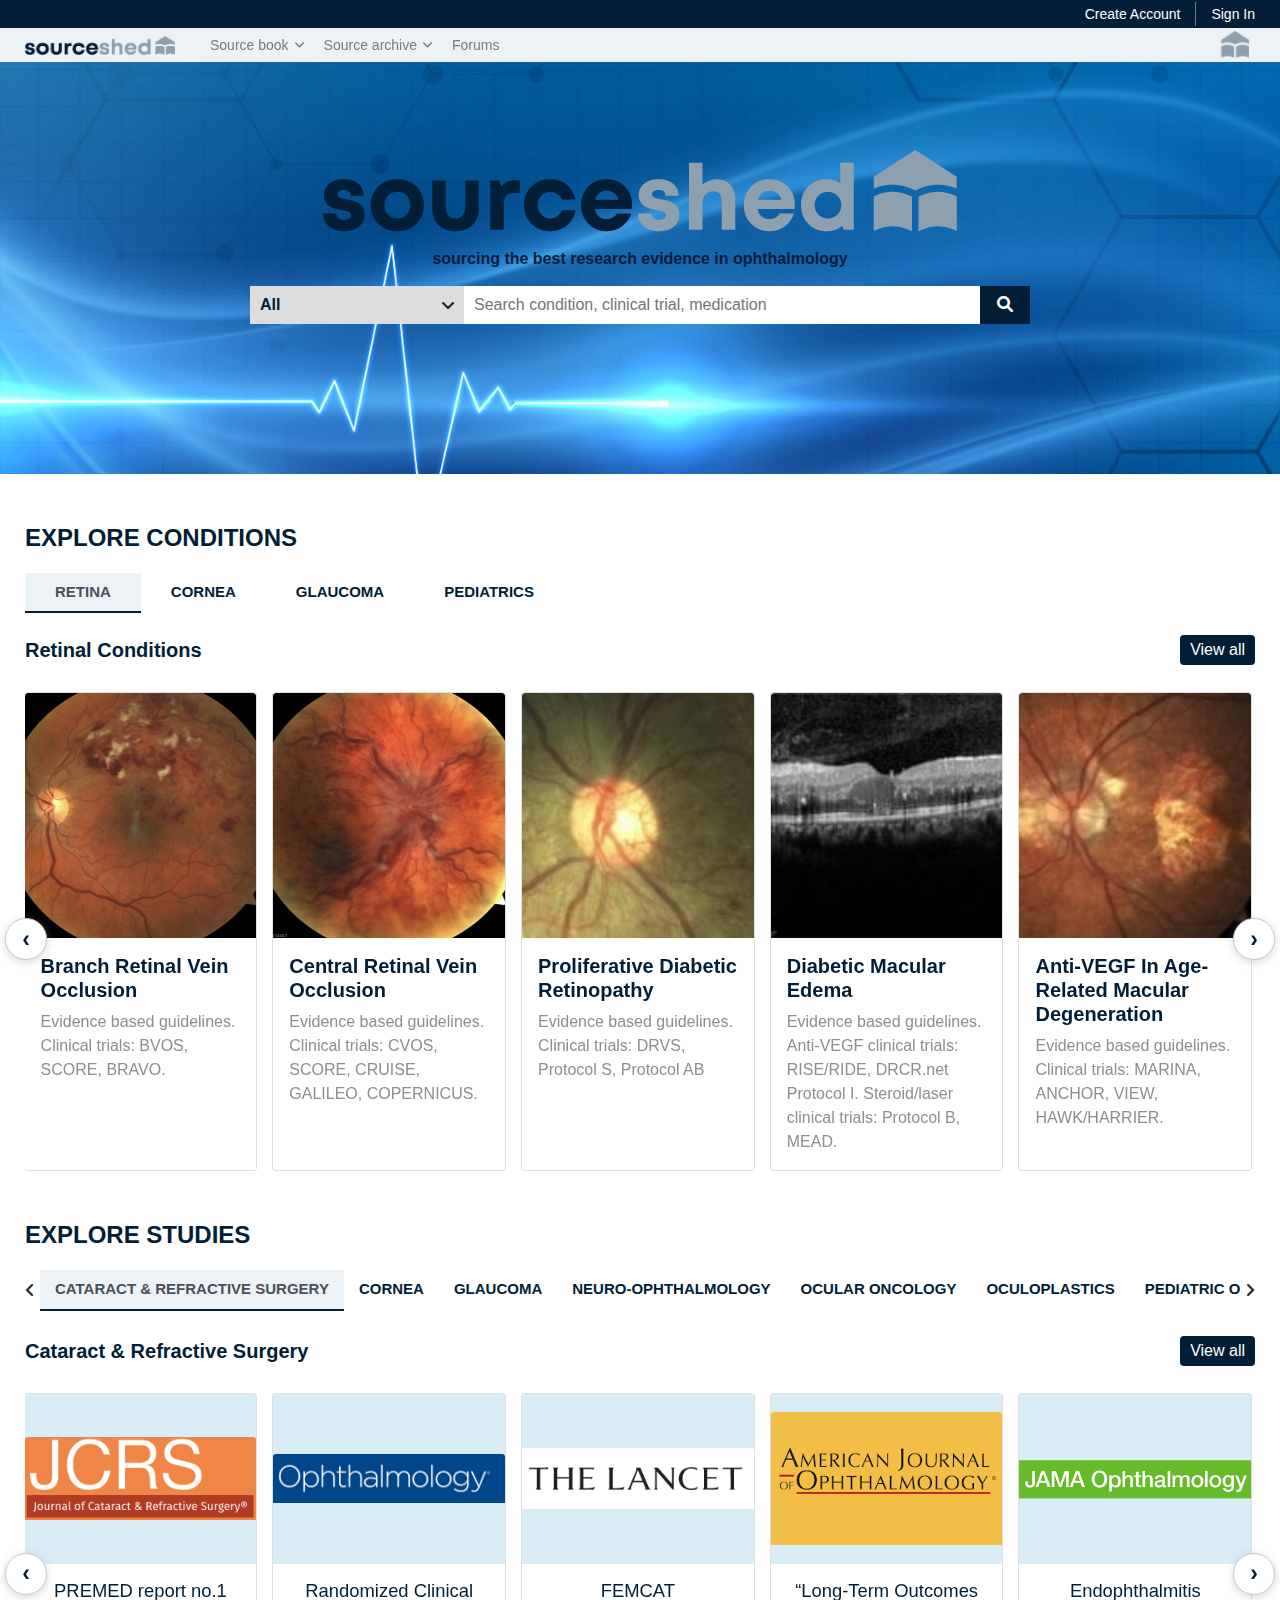
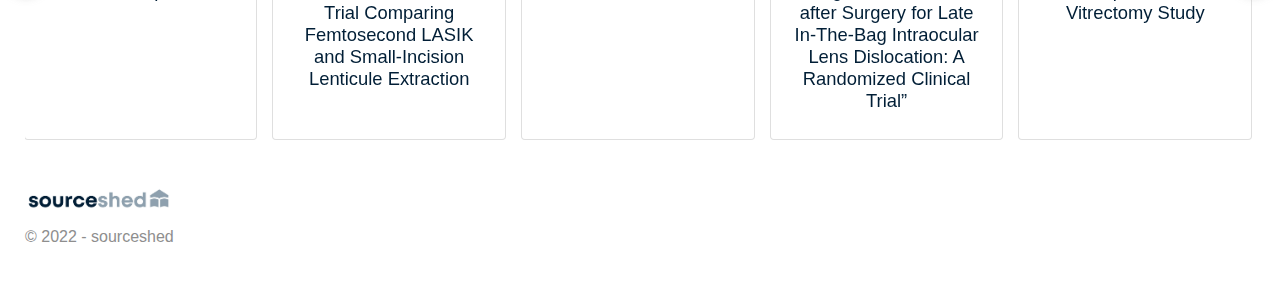
==== commit 8daacda7: "update" ====
--- a/index.html
+++ b/index.html
@@ -34,7 +34,7 @@
                     <div class="col-md-12">
                         <ul class="header-auth d-flex justify-content-end">
                             <li>
-                                <a href="#" class="account text-white">Create Account</a>
+                                <a href="register.html" class="account text-white">Create Account</a>
                             </li>
                             <li>
                                 <a href="#" class="signin text-white">Sign In</a>
@@ -51,7 +51,7 @@
                         <i class="fa-solid fa-bars-staggered text-light-gray"></i>
                     </div>
                     <div class="header-nav__logo">
-                        <a href="#">
+                        <a href="#" class="d-block">
                             <img src="./assets/img/banner-logo.png" alt="Sourceshed Logo" class="img-fluid">
                         </a>
                     </div>
--- a/assets/css/style.css
+++ b/assets/css/style.css
@@ -12,7 +12,6 @@
 }
 a{
     text-decoration: none;
-    display: block;
     transition: 0.3s ease;
 }
 
@@ -26,9 +25,9 @@
     list-style-type: none;
 }
 
-input, select,button:focus {
+input, select, button, textarea:focus {
     outline: none;
-    
+    box-shadow: none;
 }
 
 /* google fonts */
@@ -278,7 +277,7 @@
 } */
 /* ---------- btn ---------- */
 .btn-primary{
-    background-color: var(--ss-dark-blue);
+    background-color: var(--ss-light-blue);
     padding: 8px 10px;
 }
 .btn-custom{
@@ -1574,6 +1573,21 @@
     display: block;
     height: 100%;
 }
+/* ============ register page css  =================================== */
+.register {
+    padding: 60px 0px 0px;
+    max-width: 450px;
+    width: 100%;
+    margin-left: auto;
+    margin-right: auto;
+}
+.register-form input:focus,
+.register-form button:focus,
+.register-form textarea:focus {
+    outline: none;
+    box-shadow: none;
+    border-color: gainsboro;
+}
 /* ============ footer css  =================================== */
 .footer {
     padding: 40px 0;
--- a/assets/css/responsive.css
+++ b/assets/css/responsive.css
@@ -208,4 +208,8 @@
     ul.lpi-level-3 {
         padding-left: 22px;
     }
+    .lp-tab .nav-link {
+        flex-grow: 1;
+    }
+
 }